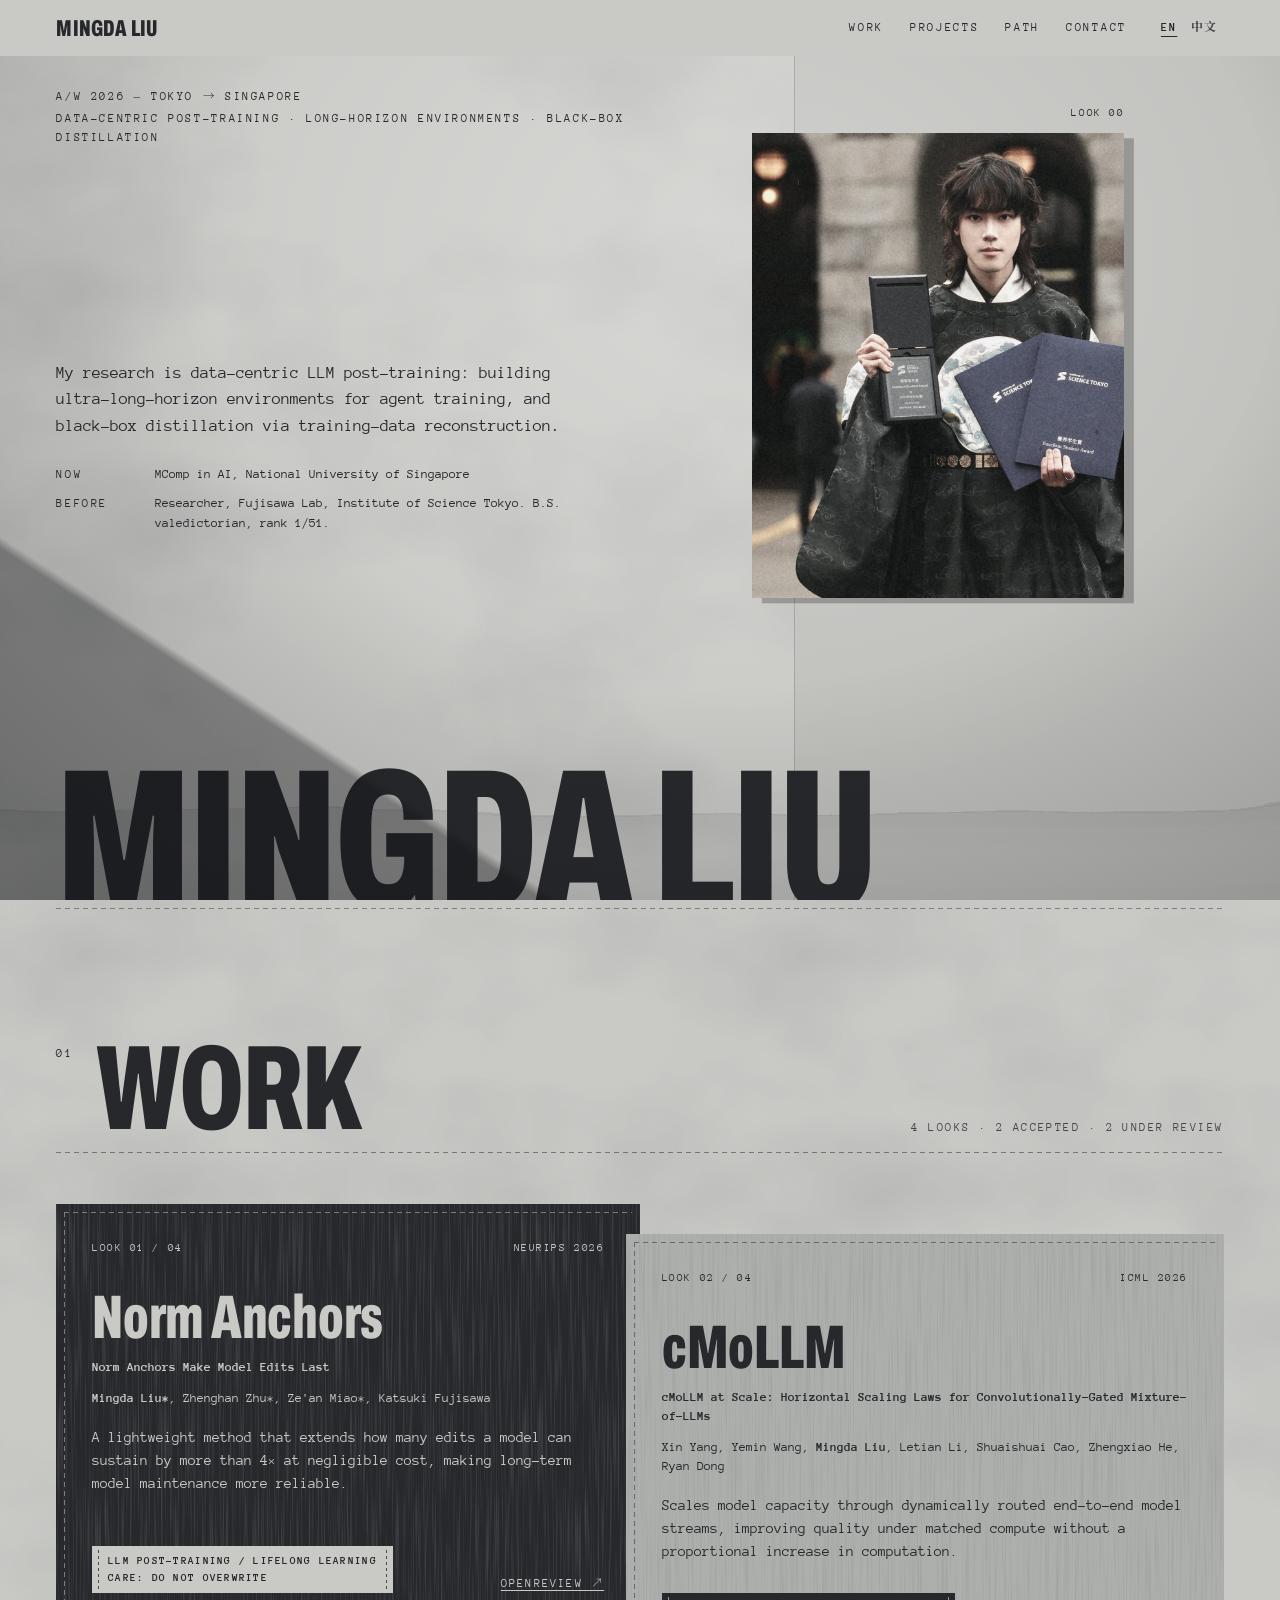
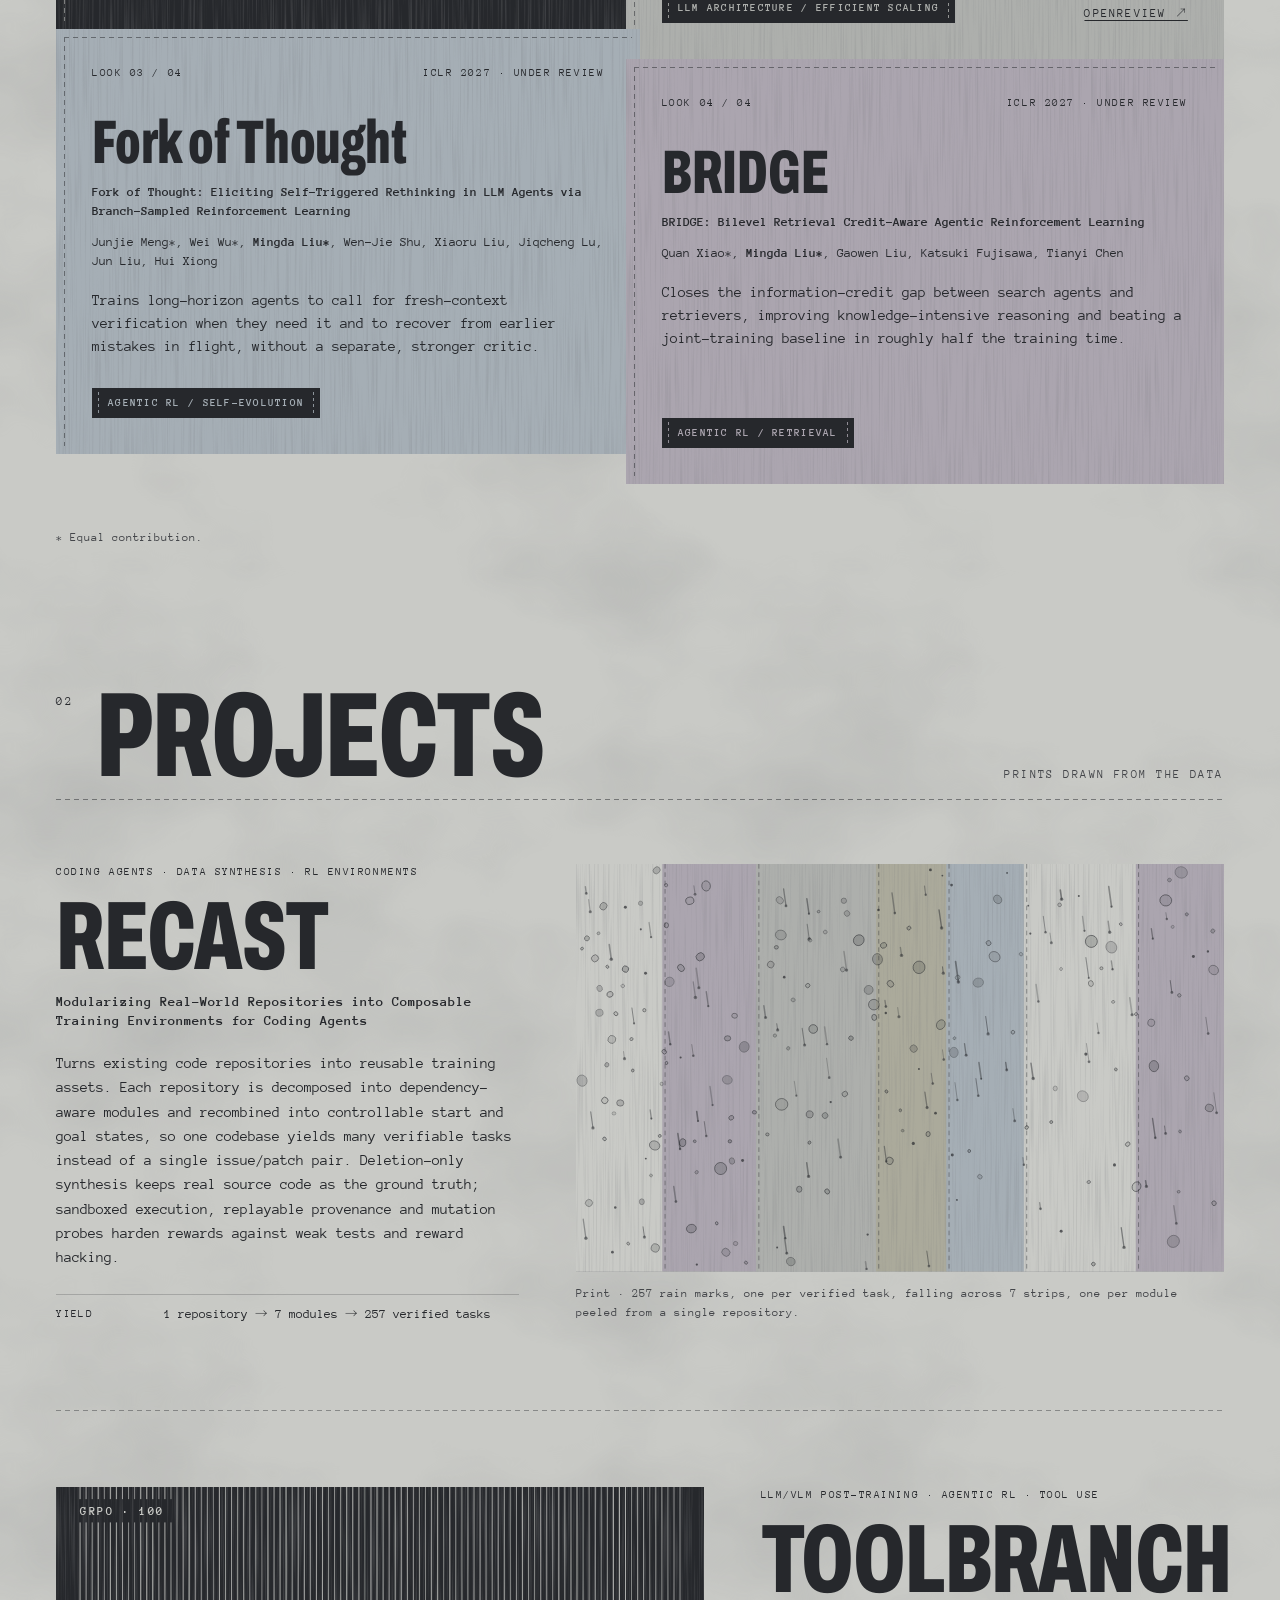
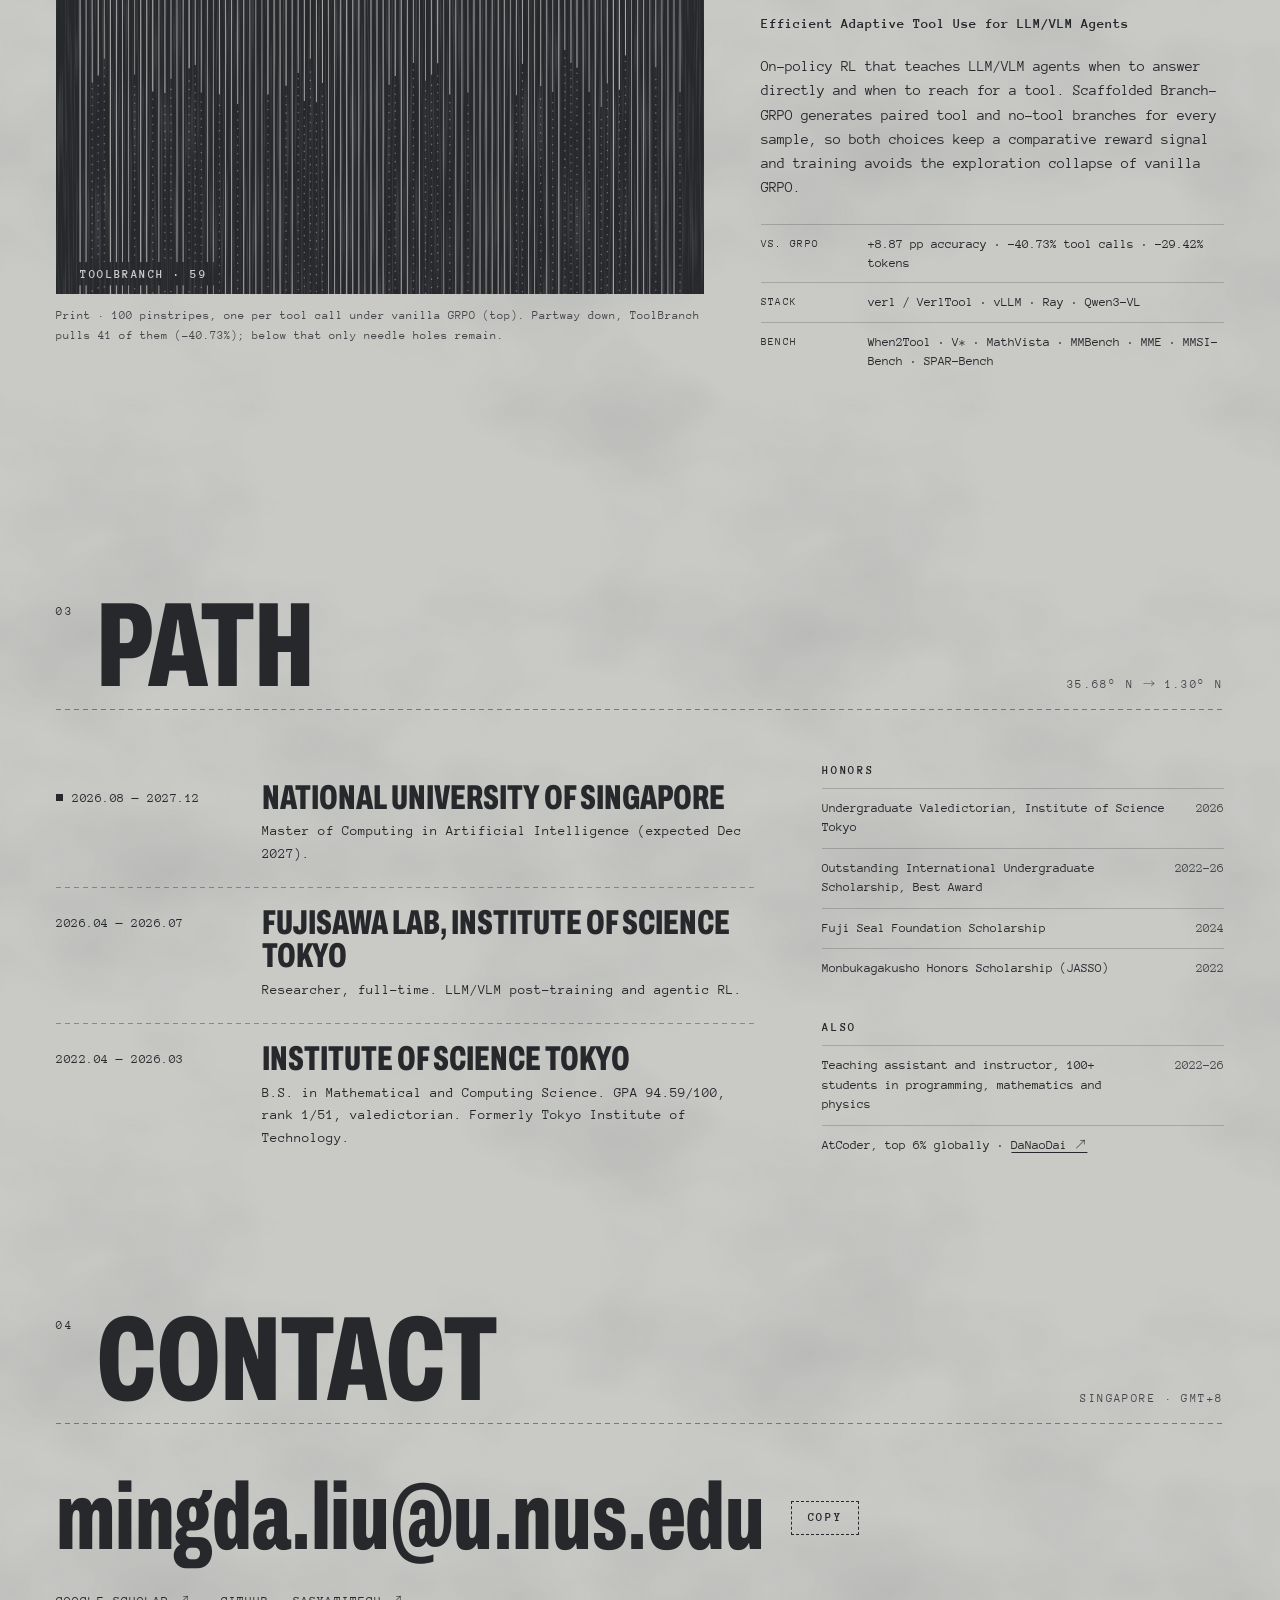
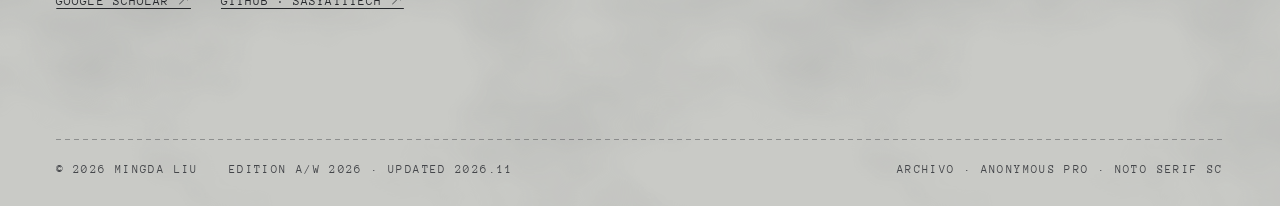
==== index.html @ f1d05d80 "Homepage, edition A/W 2026 Static GitHub Pages site: plaster-wall hero with one hard light and the p" ====
<!doctype html>
<html lang="en" data-lang="en">
<head>
<meta charset="utf-8">
<meta name="viewport" content="width=device-width, initial-scale=1, viewport-fit=cover">
<title>Mingda Liu</title>
<meta name="description" content="Mingda Liu works on data-centric post-training: ultra-long-horizon environment construction and black-box distillation. MComp in AI, National University of Singapore.">
<meta name="theme-color" content="#C9CAC6" media="(prefers-color-scheme: light)">
<meta name="theme-color" content="#24262A" media="(prefers-color-scheme: dark)">
<link rel="canonical" href="https://sasyatitech.github.io/">
<meta property="og:type" content="website">
<meta property="og:title" content="Mingda Liu">
<meta property="og:description" content="Data-centric post-training: ultra-long-horizon environments and black-box distillation.">
<meta property="og:url" content="https://sasyatitech.github.io/">
<meta property="og:image" content="https://sasyatitech.github.io/assets/img/portrait.jpg">
<link rel="icon" href="assets/favicon.svg" type="image/svg+xml">
<link rel="preconnect" href="https://fonts.googleapis.com">
<link rel="preconnect" href="https://fonts.gstatic.com" crossorigin>
<link rel="stylesheet" href="https://fonts.googleapis.com/css2?family=Anonymous+Pro:ital,wght@0,400;0,700;1,400&family=Archivo:wdth,wght@62..125,500..900&family=Noto+Serif+SC:wght@400;600&display=swap">
<link rel="stylesheet" href="assets/css/site.css">
<script>
  /* Pick the language before first paint: saved choice, else browser language. */
  (function () {
    var l = null;
    try { l = localStorage.getItem("ml-lang"); } catch (e) {}
    if (l !== "en" && l !== "zh") l = /^zh/i.test(navigator.language || "") ? "zh" : "en";
    document.documentElement.setAttribute("data-lang", l);
    document.documentElement.setAttribute("lang", l === "zh" ? "zh-CN" : "en");
  })();
</script>
<script src="assets/js/site.js" defer></script>
</head>
<body>
<a class="skip" href="#main"><span class="en">Skip to content</span><span class="zh">跳到正文</span></a>

<header class="bar" id="top">
  <a class="brand" href="./">Mingda Liu</a>
  <nav class="nav" aria-label="Sections">
    <a href="#work"><span class="en">Work</span><span class="zh">论文</span></a>
    <a href="#projects"><span class="en">Projects</span><span class="zh">项目</span></a>
    <a href="#path"><span class="en">Path</span><span class="zh">经历</span></a>
    <a href="#contact"><span class="en">Contact</span><span class="zh">联系</span></a>
  </nav>
  <div class="lang" role="group" aria-label="Language">
    <button type="button" data-set-lang="en" aria-pressed="true">EN</button>
    <button type="button" data-set-lang="zh" aria-pressed="false">中文</button>
  </div>
</header>

<main id="main">

  <!-- =====================================================
       LOOK 00 · Hero
       A plaster wall under one hard light. The light drifts
       slowly with the cursor (static on touch / reduced motion).
       Portrait: drop a 4:5 image at assets/img/portrait.jpg.
       ===================================================== -->
  <section class="hero" data-light data-lx="58" data-ly="24" data-edge="21" aria-labelledby="name">
    <!-- rising damp: a soft stain from the floor with an uneven tide line -->
    <svg class="damp" viewBox="0 0 1000 240" preserveAspectRatio="none" aria-hidden="true" focusable="false">
      <defs>
        <linearGradient id="damp-fill" x1="0" y1="0" x2="0" y2="1">
          <stop offset="0" stop-color="currentColor" stop-opacity=".075"/>
          <stop offset=".35" stop-color="currentColor" stop-opacity=".035"/>
          <stop offset="1" stop-color="currentColor" stop-opacity=".05"/>
        </linearGradient>
        <filter id="tide-a" x="-5%" y="-40%" width="110%" height="180%">
          <feTurbulence type="fractalNoise" baseFrequency="0.0035 0.018" numOctaves="3" seed="7"/>
          <feDisplacementMap in="SourceGraphic" scale="30" xChannelSelector="R" yChannelSelector="G"/>
        </filter>
        <filter id="tide-b" x="-5%" y="-40%" width="110%" height="180%">
          <feTurbulence type="fractalNoise" baseFrequency="0.005 0.025" numOctaves="2" seed="31"/>
          <feDisplacementMap in="SourceGraphic" scale="24" xChannelSelector="R" yChannelSelector="G"/>
        </filter>
      </defs>
      <g filter="url(#tide-b)">
        <path d="M-40 104 H1040" stroke="currentColor" stroke-width="1.2" fill="none" opacity=".07"/>
      </g>
      <g filter="url(#tide-a)">
        <rect x="-40" y="140" width="1080" height="140" fill="url(#damp-fill)"/>
        <path d="M-40 140 H1040" stroke="currentColor" stroke-width="1.6" fill="none" opacity=".1"/>
      </g>
    </svg>

    <div class="hero-meta">
      <p class="season">A/W 2026 <span class="dash">—</span> Tokyo <span aria-hidden="true">→</span> Singapore</p>
      <p class="field"><span class="en">Data-centric post-training · Long-horizon environments · Black-box distillation</span><span class="zh">数据视角的后训练 · 超长程环境 · 黑盒蒸馏</span></p>
    </div>

    <div class="hero-lede">
      <p class="en">My research is data-centric LLM post-training: building ultra-long-horizon environments for agent training, and black-box distillation via training-data reconstruction.</p>
      <p class="zh">我从数据的角度研究大模型后训练：构建可供智能体训练的超长程环境；通过重建训练数据实现黑盒蒸馏。</p>
      <dl class="status">
        <div>
          <dt><span class="en">Now</span><span class="zh">现在</span></dt>
          <dd><span class="en">MComp in AI, National University of Singapore</span><span class="zh">新加坡国立大学，人工智能方向计算机硕士</span></dd>
        </div>
        <div>
          <dt><span class="en">Before</span><span class="zh">此前</span></dt>
          <dd><span class="en">Researcher, Fujisawa Lab, Institute of Science Tokyo. B.S. valedictorian, rank 1/51.</span><span class="zh">东京科学大学 Fujisawa 实验室研究员；本科毕业生代表，专业排名 1/51。</span></dd>
        </div>
      </dl>
    </div>

    <figure class="portrait portrait--colour">
      <!-- assets/img/portrait.jpg is already finished (muted colour film look, made with
           tools/film_portrait.py), so "portrait--colour" switches off the CSS B&W filter.
           For an untouched photo, remove that class and the page will make it B&W. -->
      <img src="assets/img/portrait.jpg" alt="Portrait of Mingda Liu" onerror="this.remove()">
      <div class="portrait-empty" aria-hidden="true">
        <span class="crop tl"></span><span class="crop tr"></span><span class="crop bl"></span><span class="crop br"></span>
        <span class="slot">Portrait</span>
        <span class="slot-spec">4 : 5 · B&amp;W · one hard light</span>
      </div>
      <figcaption>Look 00</figcaption>
    </figure>

    <h1 class="hero-name" id="name"><span>Mingda</span> <span>Liu</span></h1>
  </section>


  <div class="wrap">

    <!-- =====================================================
         01 · Work
         One <article class="look"> per paper. Pick a cloth:
         cloth-black, cloth-stone, cloth-blue, cloth-violet, cloth-oxide.
         ===================================================== -->
    <section class="sec" id="work" aria-labelledby="work-h">
      <header class="sec-head">
        <span class="sec-no">01</span>
        <h2 id="work-h"><span class="en">Work</span><span class="zh">论文</span></h2>
        <p class="sec-note"><span class="en">4 looks · 2 accepted · 2 under review</span><span class="zh">4 篇 · 已接收 2 · 审稿中 2</span></p>
      </header>

      <div class="looks">

        <article class="look cloth-black" id="norm-anchors">
          <div class="look-top"><span>Look 01 / 04</span><span>NeurIPS 2026</span></div>
          <h3 class="look-name">Norm Anchors</h3>
          <p class="look-title">Norm Anchors Make Model Edits Last</p>
          <p class="look-authors"><b>Mingda Liu*</b>, Zhenghan Zhu*, Ze'an Miao*, Katsuki Fujisawa</p>
          <p class="look-sum en">A lightweight method that extends how many edits a model can sustain by more than 4× at negligible cost, making long-term model maintenance more reliable.</p>
          <p class="look-sum zh">稳定了 LLM 知识的反复更新，开销可忽略，将可用编辑范围延长 4 倍以上，使模型维护更可靠，无需完整重训。</p>
          <div class="look-foot">
            <span class="tag">
              <span><span class="en">LLM post-training / Lifelong learning</span><span class="zh">LLM 后训练 / 终身学习</span></span>
              <span><span class="en">Care: do not overwrite</span><span class="zh">洗涤说明：请勿覆盖</span></span>
            </span>
            <a class="look-link" href="https://openreview.net/forum?id=QbwOoMKB05" target="_blank" rel="noopener">OpenReview ↗</a>
          </div>
        </article>

        <article class="look cloth-stone" id="cmollm">
          <div class="look-top"><span>Look 02 / 04</span><span>ICML 2026</span></div>
          <h3 class="look-name">cMoLLM</h3>
          <p class="look-title">cMoLLM at Scale: Horizontal Scaling Laws for Convolutionally-Gated Mixture-of-LLMs</p>
          <p class="look-authors">Xin Yang, Yemin Wang, <b>Mingda Liu</b>, Letian Li, Shuaishuai Cao, Zhengxiao He, Ryan Dong</p>
          <p class="look-sum en">Scales model capacity through dynamically routed end-to-end model streams, improving quality under matched compute without a proportional increase in computation.</p>
          <p class="look-sum zh">提出流水线级的混合架构，在同等算力下提升 LLM 质量，旨在获得比单纯扩大稠密模型更优的容量–算力权衡。</p>
          <div class="look-foot">
            <span class="tag"><span><span class="en">LLM architecture / Efficient scaling</span><span class="zh">LLM 架构 / 高效扩展</span></span></span>
            <a class="look-link" href="https://openreview.net/forum?id=sfjLeIbTAi" target="_blank" rel="noopener">OpenReview ↗</a>
          </div>
        </article>

        <article class="look cloth-blue" id="fork-of-thought">
          <div class="look-top"><span>Look 03 / 04</span><span><span class="en">ICLR 2027 · under review</span><span class="zh">ICLR 2027 · 审稿中</span></span></div>
          <h3 class="look-name">Fork of Thought</h3>
          <p class="look-title">Fork of Thought: Eliciting Self-Triggered Rethinking in LLM Agents via Branch-Sampled Reinforcement Learning</p>
          <p class="look-authors">Junjie Meng*, Wei Wu*, <b>Mingda Liu*</b>, Wen-Jie Shu, Xiaoru Liu, Jiqcheng Lu, Jun Liu, Hui Xiong</p>
          <p class="look-sum en">Trains long-horizon agents to call for fresh-context verification when they need it and to recover from earlier mistakes in flight, without a separate, stronger critic.</p>
          <p class="look-sum zh">训练长程智能体选择性地调用全新上下文验证，并在执行过程中从早期错误中恢复，无需依赖独立的更强评审模型，即可实现更可靠的多步自动化。</p>
          <div class="look-foot">
            <span class="tag"><span><span class="en">Agentic RL / Self-evolution</span><span class="zh">Agentic RL / 自进化</span></span></span>
          </div>
        </article>

        <article class="look cloth-violet" id="bridge">
          <div class="look-top"><span>Look 04 / 04</span><span><span class="en">ICLR 2027 · under review</span><span class="zh">ICLR 2027 · 审稿中</span></span></div>
          <h3 class="look-name">BRIDGE</h3>
          <p class="look-title">BRIDGE: Bilevel Retrieval Credit-Aware Agentic Reinforcement Learning</p>
          <p class="look-authors">Quan Xiao*, <b>Mingda Liu*</b>, Gaowen Liu, Katsuki Fujisawa, Tianyi Chen</p>
          <p class="look-sum en">Closes the information-credit gap between search agents and retrievers, improving knowledge-intensive reasoning and beating a joint-training baseline in roughly half the training time.</p>
          <p class="look-sum zh">弥合了搜索智能体与检索器之间的信息–信用鸿沟，提升知识密集型推理能力，并以约一半的训练时间超越联合训练基线。</p>
          <div class="look-foot">
            <span class="tag"><span><span class="en">Agentic RL / Retrieval</span><span class="zh">Agentic RL / 检索</span></span></span>
          </div>
        </article>

      </div>
      <p class="footnote"><span class="en">* Equal contribution.</span><span class="zh">* 共同贡献。</span></p>
    </section>


    <!-- =====================================================
         02 · Projects
         Each project carries a "print" drawn from its own numbers:
           data-print="rain"    data-count, data-strips, data-seed
           data-print="threads" data-total, data-pulled, data-seed
         ===================================================== -->
    <section class="sec" id="projects" aria-labelledby="projects-h">
      <header class="sec-head">
        <span class="sec-no">02</span>
        <h2 id="projects-h"><span class="en">Projects</span><span class="zh">项目</span></h2>
        <p class="sec-note"><span class="en">Prints drawn from the data</span><span class="zh">印花由数据生成</span></p>
      </header>

      <article class="proj" id="recast">
        <div class="proj-text">
          <p class="kicker"><span class="en">Coding agents · Data synthesis · RL environments</span><span class="zh">代码智能体 · 数据合成 · RL 环境</span></p>
          <h3 class="proj-name">RECAST</h3>
          <p class="proj-sub">Modularizing Real-World Repositories into Composable Training Environments for Coding Agents</p>
          <p class="en">Turns existing code repositories into reusable training assets. Each repository is decomposed into dependency-aware modules and recombined into controllable start and goal states, so one codebase yields many verifiable tasks instead of a single issue/patch pair. Deletion-only synthesis keeps real source code as the ground truth; sandboxed execution, replayable provenance and mutation probes harden rewards against weak tests and reward hacking.</p>
          <p class="zh">把现有代码仓库变成可复用的训练资产。仓库被递归分解为具备依赖关系感知的功能模块，再重组为可控的起点与目标状态，于是一个代码库能生成大量可验证任务，而不只是一组 issue/patch。仅删除式合成保留真实源代码作为标准答案；沙箱执行、可重放溯源和变异探针让 RL 奖励更能抵抗弱测试与奖励投机。</p>
          <dl class="spec">
            <div><dt><span class="en">Yield</span><span class="zh">产出</span></dt><dd><span class="en">1 repository → 7 modules → 257 verified tasks</span><span class="zh">1 个仓库 → 7 个模块 → 257 个已验证任务</span></dd></div>
          </dl>
        </div>
        <figure class="print-fig">
          <div class="print" data-print="rain" data-count="257" data-strips="7" data-seed="257" role="img"
               aria-label="Seven fabric strips stitched together, marked with 257 rain stains."></div>
          <figcaption><span class="en">Print · 257 rain marks, one per verified task, falling across 7 strips, one per module peeled from a single repository.</span><span class="zh">印花 · 257 个雨痕，每个对应一个已验证任务；落在 7 条拼接布上，每条对应从同一仓库剥离出的一个模块。</span></figcaption>
        </figure>
      </article>

      <article class="proj proj--flip" id="toolbranch">
        <div class="proj-text">
          <p class="kicker"><span class="en">LLM/VLM post-training · Agentic RL · Tool use</span><span class="zh">LLM/VLM 后训练 · Agentic RL · 工具使用</span></p>
          <h3 class="proj-name">ToolBranch</h3>
          <p class="proj-sub">Efficient Adaptive Tool Use for LLM/VLM Agents</p>
          <p class="en">On-policy RL that teaches LLM/VLM agents when to answer directly and when to reach for a tool. Scaffolded Branch-GRPO generates paired tool and no-tool branches for every sample, so both choices keep a comparative reward signal and training avoids the exploration collapse of vanilla GRPO.</p>
          <p class="zh">一种 on-policy 强化学习方法，让 LLM/VLM 智能体学会何时直接作答、何时调用工具。Scaffolded Branch-GRPO 为每个样本生成成对的“调用工具”与“不调用工具”分支，两种选择都保有可比较的奖励信号，避免原始 GRPO 的探索坍塌。</p>
          <dl class="spec">
            <div><dt><span class="en">vs. GRPO</span><span class="zh">对比 GRPO</span></dt><dd><span class="en">+8.87 pp accuracy · −40.73% tool calls · −29.42% tokens</span><span class="zh">准确率 +8.87 pp · 工具调用 −40.73% · token −29.42%</span></dd></div>
            <div><dt><span class="en">Stack</span><span class="zh">技术栈</span></dt><dd>verl / VerlTool · vLLM · Ray · Qwen3-VL</dd></div>
            <div><dt><span class="en">Bench</span><span class="zh">评测</span></dt><dd>When2Tool · V* · MathVista · MMBench · MME · MMSI-Bench · SPAR-Bench</dd></div>
          </dl>
        </div>
        <figure class="print-fig">
          <div class="print print--pinstripe" data-print="threads" data-total="100" data-pulled="41" data-seed="4073"
               data-labels="GRPO · 100|ToolBranch · 59" role="img"
               aria-label="Pinstripe cloth with 100 threads at the top; lower down, 41 threads have been pulled out and only needle holes remain."></div>
          <figcaption><span class="en">Print · 100 pinstripes, one per tool call under vanilla GRPO (top). Partway down, ToolBranch pulls 41 of them (−40.73%); below that only needle holes remain.</span><span class="zh">印花 · 上半部分 100 条细条纹，每条对应原始 GRPO 的一次工具调用。往下，ToolBranch 抽掉了其中 41 条（−40.73%），只留下针孔。</span></figcaption>
        </figure>
      </article>
    </section>


    <!-- =====================================================
         03 · Path
         ===================================================== -->
    <section class="sec" id="path" aria-labelledby="path-h">
      <header class="sec-head">
        <span class="sec-no">03</span>
        <h2 id="path-h"><span class="en">Path</span><span class="zh">经历</span></h2>
        <p class="sec-note">35.68° N <span aria-hidden="true">→</span> 1.30° N</p>
      </header>

      <div class="path">
        <ol class="ledger">
          <li class="now">
            <span class="when">2026.08 — 2027.12</span>
            <span class="where"><span class="en">National University of Singapore</span><span class="zh">新加坡国立大学</span></span>
            <span class="what"><span class="en">Master of Computing in Artificial Intelligence (expected Dec 2027).</span><span class="zh">人工智能方向计算机硕士（预计 2027 年 12 月毕业）。</span></span>
          </li>
          <li>
            <span class="when">2026.04 — 2026.07</span>
            <span class="where"><span class="en">Fujisawa Lab, Institute of Science Tokyo</span><span class="zh">东京科学大学 Fujisawa 实验室</span></span>
            <span class="what"><span class="en">Researcher, full-time. LLM/VLM post-training and agentic RL.</span><span class="zh">全职研究员。LLM/VLM 后训练与 Agentic RL。</span></span>
          </li>
          <li>
            <span class="when">2022.04 — 2026.03</span>
            <span class="where"><span class="en">Institute of Science Tokyo</span><span class="zh">东京科学大学</span></span>
            <span class="what"><span class="en">B.S. in Mathematical and Computing Science. GPA 94.59/100, rank 1/51, valedictorian. Formerly Tokyo Institute of Technology.</span><span class="zh">数理与计算科学，理学学士。GPA 94.59/100，专业排名 1/51，毕业生代表。原东京工业大学。</span></span>
          </li>
        </ol>

        <aside class="notes" aria-label="Honors and other">
          <h3 class="notes-h"><span class="en">Honors</span><span class="zh">荣誉</span></h3>
          <ul>
            <li><span><span class="en">Undergraduate Valedictorian, Institute of Science Tokyo</span><span class="zh">东京科学大学本科毕业生代表</span></span><span class="y">2026</span></li>
            <li><span><span class="en">Outstanding International Undergraduate Scholarship, Best Award</span><span class="zh">优秀国际本科生奖学金（最高奖）</span></span><span class="y">2022–26</span></li>
            <li><span><span class="en">Fuji Seal Foundation Scholarship</span><span class="zh">Fuji Seal 财团奖学金</span></span><span class="y">2024</span></li>
            <li><span><span class="en">Monbukagakusho Honors Scholarship (JASSO)</span><span class="zh">文部科学省私费留学生学习奖励费（JASSO）</span></span><span class="y">2022</span></li>
          </ul>
          <h3 class="notes-h"><span class="en">Also</span><span class="zh">其他</span></h3>
          <ul>
            <li><span><span class="en">Teaching assistant and instructor, 100+ students in programming, mathematics and physics</span><span class="zh">助教 / 讲师，编程、数学、物理课程，学生 100+ 人</span></span><span class="y">2022–26</span></li>
            <li><span><span class="en">AtCoder, top 6% globally</span><span class="zh">AtCoder 全球前 6%</span> · <a href="https://atcoder.jp/users/DaNaoDai" target="_blank" rel="noopener">DaNaoDai ↗</a></span><span class="y"></span></li>
          </ul>
        </aside>
      </div>
    </section>


    <!-- =====================================================
         04 · Contact
         ===================================================== -->
    <section class="sec contact" id="contact" aria-labelledby="contact-h">
      <header class="sec-head">
        <span class="sec-no">04</span>
        <h2 id="contact-h"><span class="en">Contact</span><span class="zh">联系</span></h2>
        <p class="sec-note"><span class="en">Singapore · GMT+8</span><span class="zh">新加坡 · GMT+8</span></p>
      </header>
      <p class="mail-row">
        <a class="mail" href="mailto:mingda.liu@u.nus.edu">mingda.liu@u.nus.edu</a>
        <button type="button" class="copy" data-copy="mingda.liu@u.nus.edu"><span class="en">Copy</span><span class="zh">复制</span></button>
      </p>
      <ul class="elsewhere">
        <li><a href="https://scholar.google.com/citations?user=IGo6kvwAAAAJ&amp;hl=en" target="_blank" rel="noopener">Google Scholar ↗</a></li>
        <li><a href="https://github.com/SasyaTitech" target="_blank" rel="noopener">GitHub · SasyaTitech ↗</a></li>
        <!-- <li><a href="assets/cv/Mingda_Liu_CV.pdf">CV (PDF)</a></li> -->
      </ul>
    </section>

  </div>
</main>

<footer class="foot">
  <span>© 2026 Mingda Liu</span>
  <span><span class="en">Edition A/W 2026 · updated 2026.11</span><span class="zh">A/W 2026 版 · 更新于 2026.11</span></span>
  <span class="colophon">Archivo · Anonymous Pro · Noto Serif SC</span>
</footer>
</body>
</html>
---- assets/css/site.css ----
/* =============================================================
   site.css · Mingda Liu · Edition A/W 2026
   -------------------------------------------------------------
   Material, not decoration: a lime-plaster wall (or washed black
   in dark mode), faded-black ink, cloth panels in muted tones
   taken from faded wallpaper, oxidised metal and wet stone.

   1  Tokens            6  Work: looks + care labels
   2  Base              7  Projects: prints
   3  Bar               8  Path
   4  Sections          9  Contact + footer
   5  Hero (Look 00)   10  Small screens
   ============================================================= */


/* ---------- 1. Tokens ---------------------------------------- */

:root {
  color-scheme: light;

  /* wall */
  --wall:        #C9CAC6;   /* dirty-white lime plaster */
  --wall-plane:  #BFC0BC;   /* second plane of the wall, turned from the light */
  --plate:       #B4B5B1;   /* empty photo slot */
  --lit:         rgb(255 255 255 / .26);
  --shade:       17 18 21;  /* rgb triplet for shadows */
  --stain:       #26282C;

  /* ink */
  --ink:   #26282C;         /* softened black, never #000 */
  --ink-2: #44464A;
  --rule:  rgb(38 40 44 / .22);

  /* cloth */
  --cloth-black:  #26282C;
  --on-black:     #C9CAC6;
  --cloth-stone:  #ADAFAC;
  --cloth-blue:   #A5AEB5;  /* grey-blue, washed */
  --cloth-violet: #ABA5AF;  /* dusty violet, washed */
  --cloth-oxide:  #ABAA9B;  /* oxidised copper, washed */

  /* textures: wall = cloudy trowel marks; cloth = vertical dye streaks */
  --tex-wall: url("data:image/svg+xml,%3Csvg xmlns='http://www.w3.org/2000/svg' width='720' height='720'%3E%3Cfilter id='m' x='0' y='0' width='100%25' height='100%25'%3E%3CfeTurbulence type='fractalNoise' baseFrequency='.0045 .006' numOctaves='4' seed='23' stitchTiles='stitch'/%3E%3CfeColorMatrix values='0 0 0 0 .15 0 0 0 0 .157 0 0 0 0 .173 .4 0 0 0 -.175'/%3E%3C/filter%3E%3Crect width='100%25' height='100%25' filter='url(%23m)'/%3E%3C/svg%3E");
  --tex-cloth: url("data:image/svg+xml,%3Csvg xmlns='http://www.w3.org/2000/svg' width='480' height='480'%3E%3Cfilter id='c' x='0' y='0' width='100%25' height='100%25'%3E%3CfeTurbulence type='fractalNoise' baseFrequency='.55 .011' numOctaves='2' seed='5' stitchTiles='stitch'/%3E%3CfeColorMatrix values='0 0 0 0 .15 0 0 0 0 .157 0 0 0 0 .173 .44 0 0 0 -.2'/%3E%3C/filter%3E%3Crect width='100%25' height='100%25' filter='url(%23c)'/%3E%3C/svg%3E");
  --tex-cloth-alt: url("data:image/svg+xml,%3Csvg xmlns='http://www.w3.org/2000/svg' width='480' height='480'%3E%3Cfilter id='c' x='0' y='0' width='100%25' height='100%25'%3E%3CfeTurbulence type='fractalNoise' baseFrequency='.55 .011' numOctaves='2' seed='5' stitchTiles='stitch'/%3E%3CfeColorMatrix values='0 0 0 0 .79 0 0 0 0 .79 0 0 0 0 .78 .34 0 0 0 -.155'/%3E%3C/filter%3E%3Crect width='100%25' height='100%25' filter='url(%23c)'/%3E%3C/svg%3E");

  /* stitches: 5px thread, 4px gap, drawn in currentColor */
  --stitch-x: repeating-linear-gradient(90deg, currentColor 0 5px, transparent 5px 9px);
  --stitch-y: repeating-linear-gradient(180deg, currentColor 0 5px, transparent 5px 9px);

  /* type */
  --f-display: "Archivo", "Arial Narrow", "Helvetica Neue", sans-serif;
  --f-mono: "Anonymous Pro", "Noto Serif SC", ui-monospace, Menlo, Consolas, monospace;
  --f-zh: "Noto Serif SC", "Songti SC", "STSong", "SimSun", serif;

  /* layout */
  --pad-x: max(clamp(16px, 4.4vw, 64px), env(safe-area-inset-left, 0px));
  --bar-h: 56px;
  --max: 1360px;
}

@media (prefers-color-scheme: dark) {
  :root:not([data-theme="light"]) {
    color-scheme: dark;
    --wall: #24262A; --wall-plane: #202225; --plate: #2F3135;
    --lit: rgb(255 255 255 / .07); --shade: 6 7 9; --stain: #000;
    --ink: #CBCCC8; --ink-2: #A3A5A3; --rule: rgb(203 204 200 / .18);
    --cloth-black: #C9CAC6; --on-black: #26282C;
    --cloth-stone: #333539; --cloth-blue: #323A41; --cloth-violet: #38343D; --cloth-oxide: #36362E;
    --tex-wall: url("data:image/svg+xml,%3Csvg xmlns='http://www.w3.org/2000/svg' width='720' height='720'%3E%3Cfilter id='m' x='0' y='0' width='100%25' height='100%25'%3E%3CfeTurbulence type='fractalNoise' baseFrequency='.0045 .006' numOctaves='4' seed='23' stitchTiles='stitch'/%3E%3CfeColorMatrix values='0 0 0 0 .79 0 0 0 0 .79 0 0 0 0 .78 .17 0 0 0 -.075'/%3E%3C/filter%3E%3Crect width='100%25' height='100%25' filter='url(%23m)'/%3E%3C/svg%3E");
    --tex-cloth: url("data:image/svg+xml,%3Csvg xmlns='http://www.w3.org/2000/svg' width='480' height='480'%3E%3Cfilter id='c' x='0' y='0' width='100%25' height='100%25'%3E%3CfeTurbulence type='fractalNoise' baseFrequency='.55 .011' numOctaves='2' seed='5' stitchTiles='stitch'/%3E%3CfeColorMatrix values='0 0 0 0 .79 0 0 0 0 .79 0 0 0 0 .78 .3 0 0 0 -.135'/%3E%3C/filter%3E%3Crect width='100%25' height='100%25' filter='url(%23c)'/%3E%3C/svg%3E");
    --tex-cloth-alt: url("data:image/svg+xml,%3Csvg xmlns='http://www.w3.org/2000/svg' width='480' height='480'%3E%3Cfilter id='c' x='0' y='0' width='100%25' height='100%25'%3E%3CfeTurbulence type='fractalNoise' baseFrequency='.55 .011' numOctaves='2' seed='5' stitchTiles='stitch'/%3E%3CfeColorMatrix values='0 0 0 0 .15 0 0 0 0 .157 0 0 0 0 .173 .44 0 0 0 -.2'/%3E%3C/filter%3E%3Crect width='100%25' height='100%25' filter='url(%23c)'/%3E%3C/svg%3E");
  }
}
:root[data-theme="dark"] {
  color-scheme: dark;
  --wall: #24262A; --wall-plane: #202225; --plate: #2F3135;
  --lit: rgb(255 255 255 / .07); --shade: 6 7 9; --stain: #000;
  --ink: #CBCCC8; --ink-2: #A3A5A3; --rule: rgb(203 204 200 / .18);
  --cloth-black: #C9CAC6; --on-black: #26282C;
  --cloth-stone: #333539; --cloth-blue: #323A41; --cloth-violet: #38343D; --cloth-oxide: #36362E;
  --tex-wall: url("data:image/svg+xml,%3Csvg xmlns='http://www.w3.org/2000/svg' width='720' height='720'%3E%3Cfilter id='m' x='0' y='0' width='100%25' height='100%25'%3E%3CfeTurbulence type='fractalNoise' baseFrequency='.0045 .006' numOctaves='4' seed='23' stitchTiles='stitch'/%3E%3CfeColorMatrix values='0 0 0 0 .79 0 0 0 0 .79 0 0 0 0 .78 .17 0 0 0 -.075'/%3E%3C/filter%3E%3Crect width='100%25' height='100%25' filter='url(%23m)'/%3E%3C/svg%3E");
  --tex-cloth: url("data:image/svg+xml,%3Csvg xmlns='http://www.w3.org/2000/svg' width='480' height='480'%3E%3Cfilter id='c' x='0' y='0' width='100%25' height='100%25'%3E%3CfeTurbulence type='fractalNoise' baseFrequency='.55 .011' numOctaves='2' seed='5' stitchTiles='stitch'/%3E%3CfeColorMatrix values='0 0 0 0 .79 0 0 0 0 .79 0 0 0 0 .78 .3 0 0 0 -.135'/%3E%3C/filter%3E%3Crect width='100%25' height='100%25' filter='url(%23c)'/%3E%3C/svg%3E");
  --tex-cloth-alt: url("data:image/svg+xml,%3Csvg xmlns='http://www.w3.org/2000/svg' width='480' height='480'%3E%3Cfilter id='c' x='0' y='0' width='100%25' height='100%25'%3E%3CfeTurbulence type='fractalNoise' baseFrequency='.55 .011' numOctaves='2' seed='5' stitchTiles='stitch'/%3E%3CfeColorMatrix values='0 0 0 0 .15 0 0 0 0 .157 0 0 0 0 .173 .44 0 0 0 -.2'/%3E%3C/filter%3E%3Crect width='100%25' height='100%25' filter='url(%23c)'/%3E%3C/svg%3E");
}


/* ---------- 2. Base ------------------------------------------ */

*, *::before, *::after { box-sizing: border-box; }

html {
  -webkit-text-size-adjust: 100%;
  text-size-adjust: 100%;
  scroll-behavior: smooth;
  scroll-padding-top: var(--bar-h);
}
@media (prefers-reduced-motion: reduce) { html { scroll-behavior: auto; } }

body {
  margin: 0;
  background: var(--tex-wall), var(--wall);
  color: var(--ink);
  font: 400 16px/1.6 var(--f-mono);
  -webkit-font-smoothing: antialiased;
  -moz-osx-font-smoothing: grayscale;
  overflow-x: hidden;
}

/* language switch: <span class="en"> / <span class="zh"> */
html[data-lang="en"] .zh,
html[data-lang="zh"] .en { display: none !important; }

p.zh { font-family: var(--f-zh); line-height: 1.95; letter-spacing: .02em; }

img, svg { display: block; max-width: 100%; }
a { color: inherit; text-decoration-thickness: 1px; text-underline-offset: .24em; }
a:hover { text-decoration-thickness: 2px; }
b, strong { font-weight: 700; }
::selection { background: var(--ink); color: var(--wall); }
:focus-visible { outline: 2px solid currentColor; outline-offset: 3px; }

.skip {
  position: absolute; left: 12px; top: -80px; z-index: 100;
  padding: 10px 14px; background: var(--ink); color: var(--wall);
  font-size: 13px; text-decoration: none;
}
.skip:focus { top: 12px; }

.wrap {
  position: relative;
  max-width: var(--max);
  margin: 0 auto;
  padding: 0 var(--pad-x);
}


/* ---------- 3. Bar ------------------------------------------- */

.bar {
  position: sticky; top: 0; z-index: 50;
  display: flex; align-items: center; gap: 28px;
  height: var(--bar-h);
  padding: 0 var(--pad-x);
  background: var(--wall);
}
.bar::after {
  content: ""; position: absolute; left: var(--pad-x); right: var(--pad-x); bottom: 0; height: 1px;
  background: var(--stitch-x); opacity: 0; transition: opacity .3s;
}
.bar.scrolled::after { opacity: .5; }

.brand {
  font: 800 23px/1 var(--f-display); font-stretch: 62%;
  text-transform: uppercase; letter-spacing: .01em; text-decoration: none;
}
.nav { display: flex; gap: 26px; margin-left: auto; }
.nav a {
  font-size: 12px; letter-spacing: .14em; text-transform: uppercase;
  text-decoration: none; padding: 6px 0;
}
.nav a:hover { text-decoration: underline; }

.lang { display: flex; gap: 2px; }
.lang button {
  appearance: none; border: 0; background: none; cursor: pointer;
  padding: 8px 6px; color: var(--ink-2);
  font: 700 12px/1 var(--f-mono); letter-spacing: .1em;
}
.lang button[aria-pressed="true"] { color: var(--ink); text-decoration: underline; text-underline-offset: .4em; }


/* ---------- 4. Sections -------------------------------------- */

.sec { padding-top: clamp(80px, 11vw, 150px); }

.sec-head {
  position: relative;
  display: grid; grid-template-columns: auto 1fr auto; align-items: end;
  gap: 12px 22px;
  padding-bottom: 16px;
  margin-bottom: clamp(28px, 4vw, 52px);
}
.sec-head::after {
  content: ""; position: absolute; left: 0; right: 0; bottom: 0; height: 1px;
  background: var(--stitch-x); opacity: .5;
}
.sec-no { align-self: start; padding-top: .3em; font-size: 12px; letter-spacing: .14em; }
.sec-head h2 {
  margin: 0;
  font: 800 clamp(56px, 9.4vw, 132px)/.8 var(--f-display); font-stretch: 62%;
  text-transform: uppercase; letter-spacing: -.008em;
}
.sec-head h2 .zh { font-family: var(--f-zh); font-weight: 600; font-size: .6em; letter-spacing: .14em; }
.sec-note {
  margin: 0; text-align: right; color: var(--ink-2);
  font-size: 12px; letter-spacing: .12em; text-transform: uppercase;
}

.footnote { margin: 44px 0 0; font-size: 12px; color: var(--ink-2); }


/* ---------- 5. Hero (Look 00) -------------------------------- */
/* One hard light on a plaster wall. --lx/--ly move the light,
   --sx/--sy are the portrait's cast shadow (set by site.js).   */

.hero {
  --lx: 58%; --ly: 24%;   /* where the light lands */
  --edge: 21%;            /* hard shadow edge cast by something off-frame */
  --sx: 14px; --sy: 12px;
  --corner: 62%;
  position: relative; isolation: isolate; overflow: hidden;
  display: grid;
  grid-template-columns: repeat(12, minmax(0, 1fr));
  grid-template-rows: auto 1fr auto;
  column-gap: clamp(12px, 2vw, 28px);
  min-height: clamp(580px, calc(100svh - var(--bar-h)), 1000px);
  padding: clamp(18px, 2.6vw, 32px) var(--pad-x) 0;
  background:
    radial-gradient(ellipse 72% 88% at var(--lx) var(--ly), var(--lit), transparent 74%),
    linear-gradient(90deg, transparent 0 var(--corner), var(--wall-plane) var(--corner) 100%),
    var(--tex-wall),
    var(--wall);
}
/* the crease where two planes of the wall meet */
.hero::before {
  content: ""; position: absolute; top: 0; bottom: 0; left: var(--corner); width: 1px;
  background: rgb(var(--shade) / .16); z-index: 0;
}
/* shade: one hard diagonal edge in the lower left, plus falloff away from the light */
.hero::after {
  content: ""; position: absolute; inset: 0; z-index: 3; pointer-events: none;
  background:
    linear-gradient(33deg, rgb(var(--shade) / .36) 0 var(--edge), rgb(var(--shade) / 0) calc(var(--edge) + .7%)),
    radial-gradient(ellipse 80% 96% at var(--lx) var(--ly), transparent 52%, rgb(var(--shade) / .22) 100%);
}

.damp {
  position: absolute; left: 0; bottom: 0; z-index: 0;
  width: 100%; height: 26%;
  color: var(--stain); pointer-events: none;
}

.hero-meta {
  grid-column: 1 / 8; grid-row: 1; z-index: 4; position: relative;
  display: flex; flex-wrap: wrap; gap: 4px 30px;
}
.hero-meta p { margin: 0; font-size: 11.5px; letter-spacing: .14em; text-transform: uppercase; }
.hero-meta .dash { opacity: .6; }

.hero-lede {
  grid-column: 1 / 7; grid-row: 2; z-index: 4; position: relative;
  align-self: center; max-width: 34rem;
  padding: 28px 0;
}
.hero-lede p { margin: 0 0 26px; font-size: clamp(16px, 1.32vw, 19px); line-height: 1.55; }
.hero-lede p.zh { line-height: 1.95; }

.status { margin: 0; display: grid; gap: 10px; font-size: 13px; line-height: 1.5; }
.status div { display: grid; grid-template-columns: 6.5em minmax(0, 1fr); gap: 14px; }
.status dt { padding-top: .1em; font-size: 11.5px; letter-spacing: .14em; text-transform: uppercase; }
.status dd { margin: 0; }

/* portrait slot */
.portrait {
  grid-column: 8 / 12; grid-row: 1 / 3; align-self: start;
  position: relative; z-index: 1;
  margin: clamp(30px, 5vh, 56px) 0 0;
  aspect-ratio: 4 / 5;
  background: var(--plate);
  box-shadow: var(--sx) var(--sy) 0 rgb(var(--shade) / .26);
}
.portrait img {
  position: absolute; inset: 0; z-index: 1;
  width: 100%; height: 100%; object-fit: cover;
  filter: grayscale(1) contrast(1.06);
}
.portrait--colour img { filter: none; }
.portrait-empty {
  position: absolute; inset: 0;
  background: linear-gradient(118deg, rgb(255 255 255 / .14), transparent 48%), var(--tex-wall);
  color: var(--ink-2);
}
.crop { position: absolute; width: 14px; height: 14px; border: 0 solid currentColor; opacity: .75; }
.crop.tl { top: 12px; left: 12px; border-width: 1px 0 0 1px; }
.crop.tr { top: 12px; right: 12px; border-width: 1px 1px 0 0; }
.crop.bl { bottom: 12px; left: 12px; border-width: 0 0 1px 1px; }
.crop.br { bottom: 12px; right: 12px; border-width: 0 1px 1px 0; }
.slot {
  position: absolute; left: 22px; bottom: 44px;
  font: 800 clamp(30px, 3.4vw, 52px)/.85 var(--f-display); font-stretch: 62%;
  text-transform: uppercase; opacity: .5;
}
.slot-spec {
  position: absolute; left: 22px; bottom: 24px;
  font-size: 11px; letter-spacing: .14em; text-transform: uppercase;
}
.portrait figcaption {
  position: absolute; right: 0; bottom: calc(100% + 10px);
  font-size: 11px; letter-spacing: .14em; text-transform: uppercase;
}

.hero-name {
  grid-column: 1 / -1; grid-row: 3; z-index: 2; position: relative;
  margin: clamp(10px, 2vh, 24px) 0 -.1em;
  font: 800 clamp(84px, 15.6vw, 300px)/.78 var(--f-display); font-stretch: 62%;
  text-transform: uppercase; letter-spacing: -.012em;
  white-space: nowrap;
}

/* seam between the photograph and the rest of the page */
.hero + .wrap::before {
  content: ""; position: absolute; top: 8px; left: var(--pad-x); right: var(--pad-x); height: 1px;
  background: var(--stitch-x); opacity: .45;
}


/* ---------- 6. Work: looks + care labels --------------------- */
/* Cloth: .cloth-black / -stone / -blue / -violet / -oxide.      */

.looks {
  display: grid; grid-template-columns: repeat(2, minmax(0, 1fr));
  padding-bottom: 30px;
}
.look {
  --c: var(--cloth-stone); --ci: var(--ink); --tex: var(--tex-cloth);
  position: relative;
  display: flex; flex-direction: column; gap: 12px;
  min-height: 400px;
  padding: clamp(24px, 2.8vw, 40px);
  background: var(--tex), var(--c);
  color: var(--ci);
}
.look:nth-child(even) { margin: 30px 0 -30px -14px; }
/* top-stitching along the joined edges */
.look::after {
  content: ""; position: absolute; inset: 8px; pointer-events: none; opacity: .5;
  background:
    var(--stitch-x) top left / 100% 1px no-repeat,
    var(--stitch-y) top left / 1px 100% no-repeat;
}

.cloth-black  { --c: var(--cloth-black); --ci: var(--on-black); --tex: var(--tex-cloth-alt); }
.cloth-stone  { --c: var(--cloth-stone); }
.cloth-blue   { --c: var(--cloth-blue); }
.cloth-violet { --c: var(--cloth-violet); }
.cloth-oxide  { --c: var(--cloth-oxide); }

.look-top {
  display: flex; justify-content: space-between; gap: 12px;
  font-size: 11px; letter-spacing: .14em; text-transform: uppercase;
}
.look-name {
  margin: 22px 0 2px;
  font: 800 clamp(42px, 4.8vw, 72px)/.86 var(--f-display); font-stretch: 62%;
  letter-spacing: -.004em;
}
.look-title { margin: 0; font-size: 13px; line-height: 1.45; font-weight: 700; }
.look-authors { margin: 0; font-size: 12.5px; line-height: 1.5; }
.look-sum { margin: 6px 0 0; font-size: 14.5px; line-height: 1.6; max-width: 38em; }
p.look-sum.zh { font-size: 14.5px; }

.look-foot {
  margin-top: auto; padding-top: 18px;
  display: flex; align-items: flex-end; justify-content: space-between; flex-wrap: wrap; gap: 14px;
}
/* woven care label, stitched at both ends */
.tag {
  position: relative;
  display: inline-grid; gap: 3px;
  padding: 8px 16px;
  background: var(--ci); color: var(--c);
  font-size: 10.5px; font-weight: 700; line-height: 1.35;
  letter-spacing: .12em; text-transform: uppercase;
}
.tag::before, .tag::after {
  content: ""; position: absolute; top: 4px; bottom: 4px; width: 1px;
  background: repeating-linear-gradient(180deg, currentColor 0 3px, transparent 3px 6px); opacity: .8;
}
.tag::before { left: 6px; }
.tag::after { right: 6px; }
.look-link { font-size: 12px; letter-spacing: .1em; text-transform: uppercase; }


/* ---------- 7. Projects: prints ------------------------------ */

.proj {
  position: relative;
  display: grid; grid-template-columns: minmax(0, 5fr) minmax(0, 7fr);
  gap: clamp(28px, 4.4vw, 72px); align-items: start;
  padding: clamp(8px, 1vw, 16px) 0 clamp(48px, 6vw, 80px);
}
.proj + .proj { padding-top: clamp(48px, 6vw, 80px); }
.proj + .proj::before {
  content: ""; position: absolute; top: 0; left: 0; right: 0; height: 1px;
  background: var(--stitch-x); opacity: .4;
}
.proj--flip { grid-template-columns: minmax(0, 7fr) minmax(0, 5fr); }
.proj--flip .proj-text { order: 2; }

.kicker { margin: 0 0 16px; font-size: 11px; letter-spacing: .14em; text-transform: uppercase; }
.proj-name {
  margin: 0;
  font: 800 clamp(58px, 7.6vw, 116px)/.8 var(--f-display); font-stretch: 62%;
  text-transform: uppercase; letter-spacing: -.008em;
}
.proj-sub { margin: 16px 0 20px; font-size: 13.5px; line-height: 1.45; font-weight: 700; }
.proj-text > p.en, .proj-text > p.zh { margin: 0 0 18px; font-size: 15px; line-height: 1.62; }

.spec { margin: 24px 0 0; font-size: 12.5px; line-height: 1.5; }
.spec div {
  display: grid; grid-template-columns: 7.5em minmax(0, 1fr); gap: 14px;
  padding: 10px 0; border-top: 1px solid var(--rule);
}
.spec dt { padding-top: .1em; font-size: 11px; letter-spacing: .12em; text-transform: uppercase; }
.spec dd { margin: 0; }

.print-fig { margin: 0; }
.print {
  /* strip tones for the rain print */
  --s1: var(--wall); --s2: var(--cloth-stone); --s3: var(--cloth-blue);
  --s4: var(--cloth-violet); --s5: var(--cloth-oxide);
  position: relative; overflow: hidden;
  --print-bg: var(--cloth-stone);
  aspect-ratio: 700 / 440;
  background: var(--print-bg);
  color: var(--ink);
}
.print svg { position: absolute; inset: 0; width: 100%; height: 100%; }
.print::after {
  content: ""; position: absolute; inset: 0; pointer-events: none;
  background: var(--tex-cloth);
}
.print--pinstripe { --print-bg: var(--cloth-black); color: var(--on-black); }
.print--pinstripe::after { background: var(--tex-cloth-alt); }
.print-fig figcaption {
  margin-top: 12px; max-width: 54em;
  font-size: 12px; line-height: 1.6; color: var(--ink-2);
}


/* ---------- 8. Path ------------------------------------------ */

.path {
  display: grid; grid-template-columns: minmax(0, 7fr) minmax(0, 4fr);
  gap: clamp(32px, 5vw, 88px); align-items: start;
}
.ledger { list-style: none; margin: 0; padding: 0; }
.ledger li {
  position: relative;
  display: grid; grid-template-columns: 11.5em minmax(0, 1fr);
  gap: 6px 22px;
  padding: 20px 0 22px;
}
.ledger li + li::before {
  content: ""; position: absolute; top: 0; left: 0; right: 0; height: 1px;
  background: var(--stitch-x); opacity: .4;
}
.when { grid-row: 1 / 3; padding-top: .5em; font-size: 12.5px; letter-spacing: .04em; white-space: nowrap; }
.ledger .now .when::before {
  content: ""; display: inline-block; width: 7px; height: 7px; margin-right: 9px;
  background: currentColor; vertical-align: .08em;
}
.where {
  font: 800 clamp(26px, 2.7vw, 40px)/.95 var(--f-display); font-stretch: 62%;
  text-transform: uppercase;
}
.where .zh { font-family: var(--f-zh); font-weight: 600; font-size: .74em; letter-spacing: .06em; text-transform: none; }
.what { font-size: 14px; line-height: 1.6; }

.notes-h {
  margin: 0 0 8px; font-size: 11.5px; font-weight: 700;
  letter-spacing: .14em; text-transform: uppercase;
}
.notes-h ~ .notes-h { margin-top: 30px; }
.notes ul { list-style: none; margin: 0; padding: 0; }
.notes li {
  display: flex; justify-content: space-between; gap: 18px;
  padding: 10px 0; border-top: 1px solid var(--rule);
  font-size: 13px; line-height: 1.5;
}
.notes .y { flex: none; white-space: nowrap; color: var(--ink-2); }


/* ---------- 9. Contact + footer ------------------------------ */

.mail-row { margin: 0; display: flex; flex-wrap: wrap; align-items: center; gap: 14px 26px; }
.mail {
  font: 800 clamp(34px, 7.4vw, 116px)/.9 var(--f-display); font-stretch: 62%;
  letter-spacing: -.004em; text-decoration: none; overflow-wrap: anywhere;
}
.mail:hover { text-decoration: underline; text-decoration-thickness: 3px; text-underline-offset: .12em; }
.copy {
  appearance: none; cursor: pointer;
  background: none; color: inherit;
  border: 1px dashed currentColor;
  padding: 10px 16px;
  font: 700 11.5px/1 var(--f-mono); letter-spacing: .14em; text-transform: uppercase;
}
.copy:hover, .copy.done { background: var(--ink); color: var(--wall); border-style: solid; }

.elsewhere {
  list-style: none; margin: 30px 0 0; padding: 0;
  display: flex; flex-wrap: wrap; gap: 10px 30px;
  font-size: 13px; letter-spacing: .08em; text-transform: uppercase;
}

.foot {
  position: relative;
  max-width: var(--max);
  margin: clamp(80px, 10vw, 140px) auto 0;
  padding: 22px var(--pad-x) max(26px, env(safe-area-inset-bottom, 0px));
  display: flex; flex-wrap: wrap; gap: 8px 30px;
  font-size: 11.5px; letter-spacing: .12em; text-transform: uppercase; color: var(--ink-2);
}
.foot::before {
  content: ""; position: absolute; top: 0; left: var(--pad-x); right: var(--pad-x); height: 1px;
  background: var(--stitch-x); opacity: .45;
}
.colophon { margin-left: auto; }


/* ---------- 10. Small screens -------------------------------- */

@media (max-width: 960px) {
  .looks { grid-template-columns: minmax(0, 1fr); padding-bottom: 0; }
  .look { min-height: 0; }
  .look:nth-child(even) { margin: -10px 0 0 16px; }
  .look:nth-child(odd):not(:first-child) { margin: -10px 16px 0 0; }
  .proj { grid-template-columns: minmax(0, 1fr); }
  .proj--flip .proj-text { order: 0; }
  .path { grid-template-columns: minmax(0, 1fr); }
}

@media (max-width: 760px) {
  :root { --bar-h: 88px; }
  .bar { flex-wrap: wrap; height: auto; min-height: var(--bar-h); padding-top: 12px; padding-bottom: 10px; row-gap: 6px; }
  .nav { order: 3; width: 100%; margin-left: 0; justify-content: space-between; gap: 10px; }
  .lang { margin-left: auto; }

  .hero {
    --corner: 100%;
    grid-template-columns: minmax(0, 1fr); grid-template-rows: none;
    min-height: 0;
  }
  .hero::before { display: none; }
  .hero {
    --edge: 15%;
    background:
      radial-gradient(ellipse 140% 70% at var(--lx) var(--ly), var(--lit), transparent 80%),
      var(--tex-wall),
      var(--wall);
  }
  .hero::after {
    background:
      linear-gradient(24deg, rgb(var(--shade) / .3) 0 var(--edge), rgb(var(--shade) / 0) calc(var(--edge) + .6%)),
      linear-gradient(to bottom, transparent 60%, rgb(var(--shade) / .14) 100%);
  }
  .hero-meta { grid-column: 1; grid-row: 1; display: grid; gap: 4px; }
  .hero-lede { grid-column: 1; grid-row: 2; padding: 22px 0 0; }
  .portrait { grid-column: 1; grid-row: 3; width: 80%; justify-self: end; margin-top: 52px; }
  .hero-name { grid-row: 4; white-space: normal; font-size: 25vw; line-height: .8; margin-top: 22px; }
  .hero-name span { display: block; }
  .damp { display: none; } /* squeezed to phone width the tide line turns into mountains */

  .sec-head { grid-template-columns: auto minmax(0, 1fr); }
  .sec-note { grid-column: 1 / -1; text-align: left; }
  .ledger li { grid-template-columns: minmax(0, 1fr); }
  .when { grid-row: auto; padding-top: 0; }
  .spec div { grid-template-columns: minmax(0, 1fr); gap: 2px; }
  .colophon { margin-left: 0; }
}
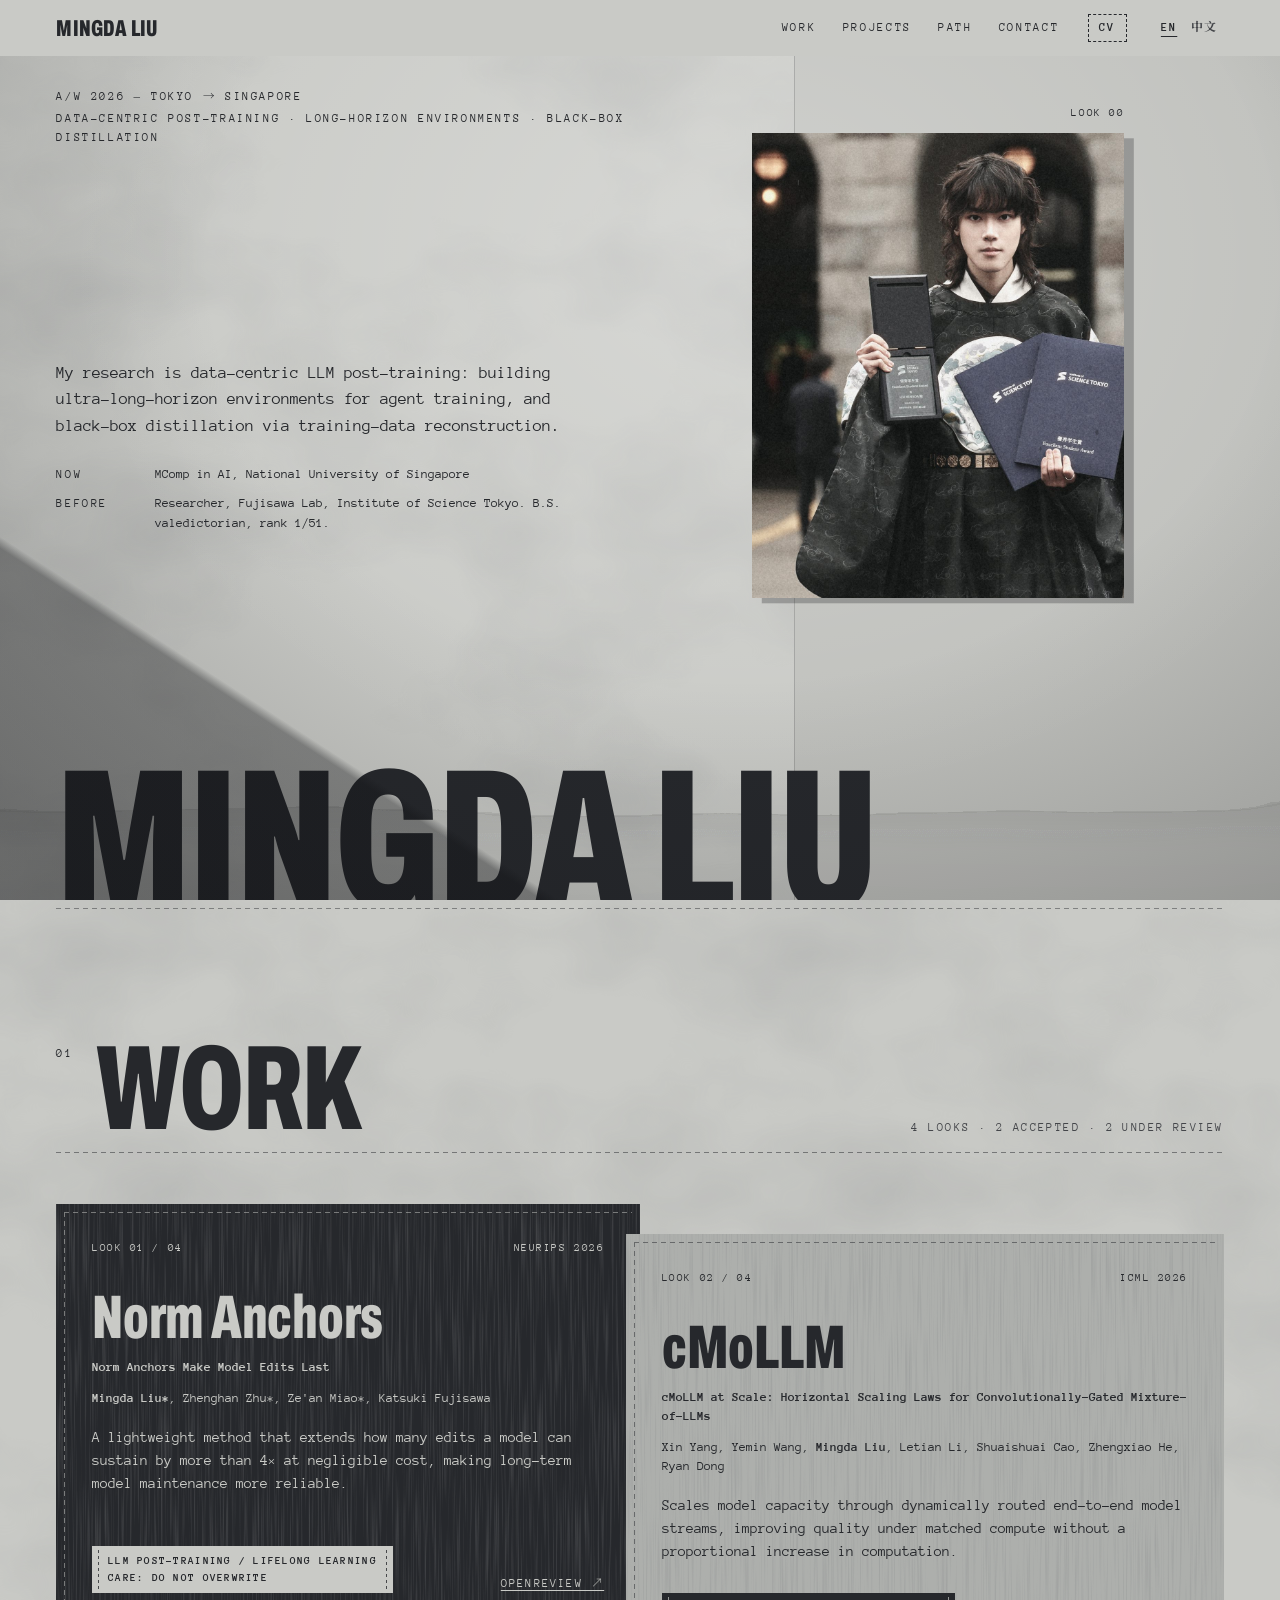
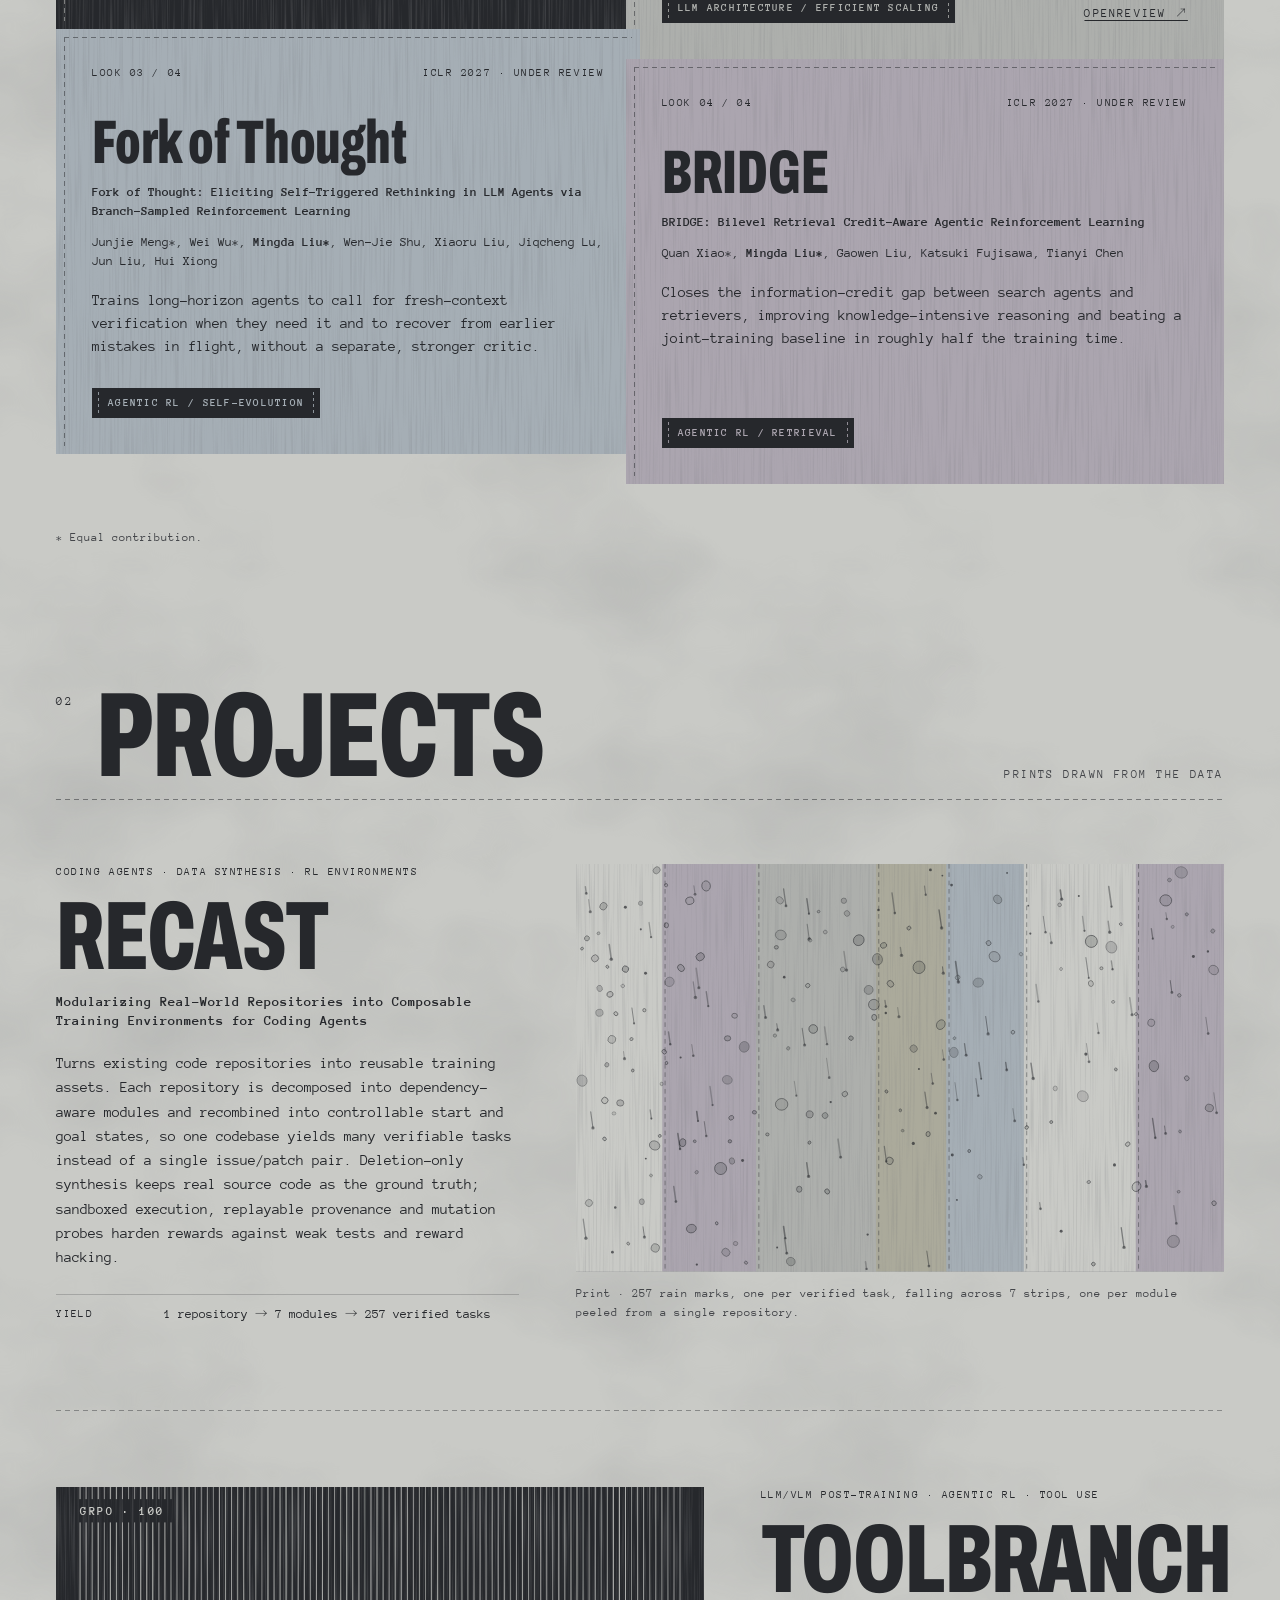
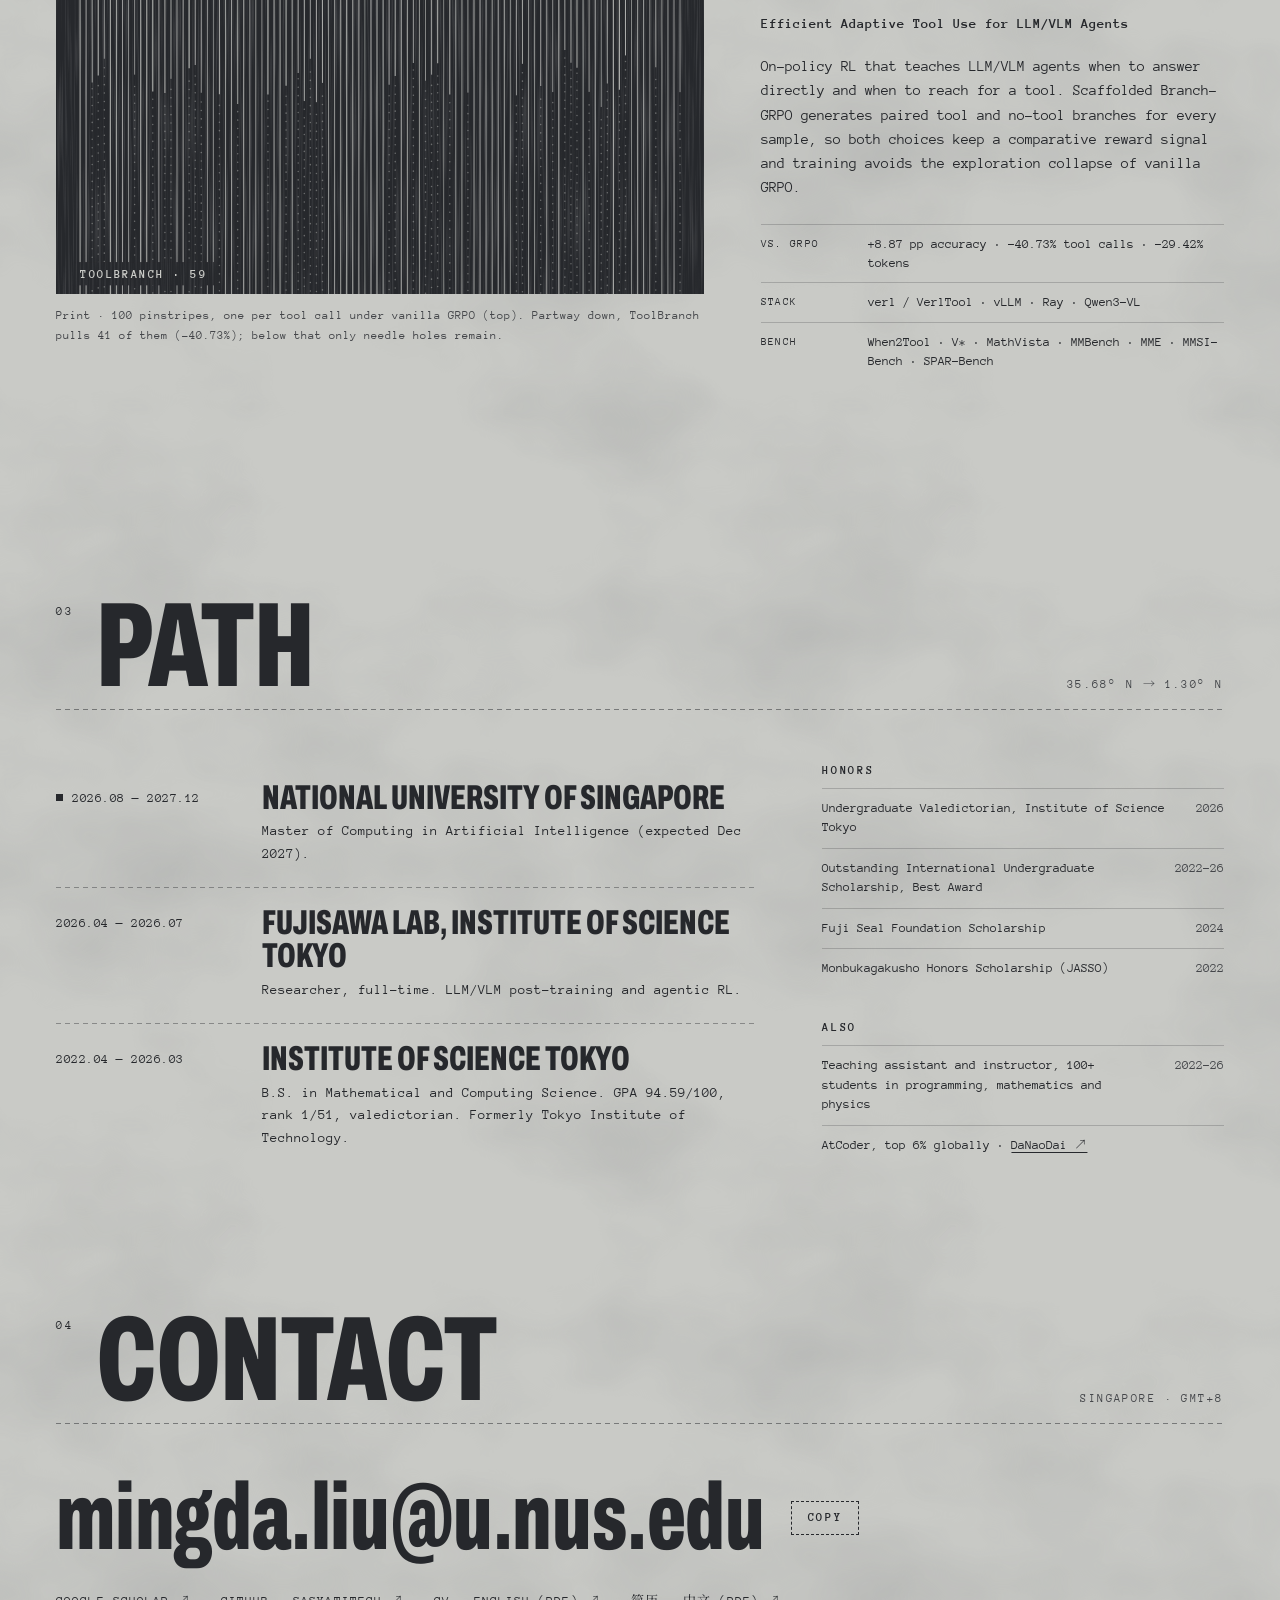
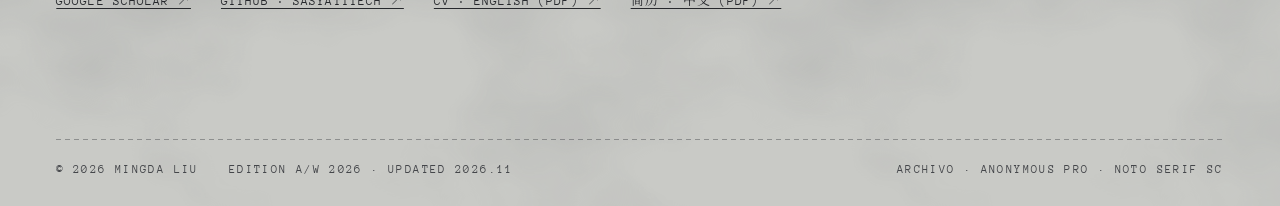
==== commit 29d65464: "Add CV downloads and a phone layout - assets/cv: English and Chinese CV PDFs; a CV button in the bar" ====
--- a/index.html
+++ b/index.html
@@ -41,6 +41,8 @@
     <a href="#path"><span class="en">Path</span><span class="zh">经历</span></a>
     <a href="#contact"><span class="en">Contact</span><span class="zh">联系</span></a>
   </nav>
+  <a class="bar-cv en" href="assets/cv/Mingda_Liu_CV.pdf" target="_blank" rel="noopener">CV</a>
+  <a class="bar-cv zh" href="assets/cv/Mingda_Liu_CV_zh.pdf" target="_blank" rel="noopener">简历</a>
   <div class="lang" role="group" aria-label="Language">
     <button type="button" data-set-lang="en" aria-pressed="true">EN</button>
     <button type="button" data-set-lang="zh" aria-pressed="false">中文</button>
@@ -310,7 +312,8 @@
       <ul class="elsewhere">
         <li><a href="https://scholar.google.com/citations?user=IGo6kvwAAAAJ&amp;hl=en" target="_blank" rel="noopener">Google Scholar ↗</a></li>
         <li><a href="https://github.com/SasyaTitech" target="_blank" rel="noopener">GitHub · SasyaTitech ↗</a></li>
-        <!-- <li><a href="assets/cv/Mingda_Liu_CV.pdf">CV (PDF)</a></li> -->
+        <li><a href="assets/cv/Mingda_Liu_CV.pdf" target="_blank" rel="noopener">CV · English (PDF) ↗</a></li>
+        <li><a href="assets/cv/Mingda_Liu_CV_zh.pdf" target="_blank" rel="noopener">简历 · 中文 (PDF) ↗</a></li>
       </ul>
     </section>
 
--- a/assets/css/site.css
+++ b/assets/css/site.css
@@ -160,6 +160,14 @@
   text-decoration: none; padding: 6px 0;
 }
 .nav a:hover { text-decoration: underline; }
+
+.bar-cv {
+  padding: 7px 10px;
+  border: 1px dashed currentColor;
+  font: 700 12px/1 var(--f-mono); letter-spacing: .14em; text-transform: uppercase;
+  text-decoration: none;
+}
+.bar-cv:hover { background: var(--ink); color: var(--wall); border-style: solid; }
 
 .lang { display: flex; gap: 2px; }
 .lang button {
@@ -532,41 +540,58 @@
   .path { grid-template-columns: minmax(0, 1fr); }
 }
 
+/* Phones: one column. Photo and name come first, the statement right after.
+   The section nav is dropped (it is one short page; scrolling is the nav),
+   which keeps the sticky bar to a single 52px row with CV + language.     */
 @media (max-width: 760px) {
-  :root { --bar-h: 88px; }
-  .bar { flex-wrap: wrap; height: auto; min-height: var(--bar-h); padding-top: 12px; padding-bottom: 10px; row-gap: 6px; }
-  .nav { order: 3; width: 100%; margin-left: 0; justify-content: space-between; gap: 10px; }
-  .lang { margin-left: auto; }
+  :root { --bar-h: 52px; }
+  .bar { gap: 12px; }
+  .brand { font-size: 21px; }
+  .nav { display: none; }
+  .bar-cv { margin-left: auto; padding: 9px 11px; }
+  .lang button { padding: 12px 7px; }            /* thumb-sized targets */
 
   .hero {
     --corner: 100%;
     grid-template-columns: minmax(0, 1fr); grid-template-rows: none;
     min-height: 0;
-  }
-  .hero::before { display: none; }
-  .hero {
-    --edge: 15%;
+    padding-bottom: 40px;
     background:
-      radial-gradient(ellipse 140% 70% at var(--lx) var(--ly), var(--lit), transparent 80%),
+      radial-gradient(ellipse 140% 55% at var(--lx) var(--ly), var(--lit), transparent 80%),
       var(--tex-wall),
       var(--wall);
   }
-  .hero::after {
-    background:
-      linear-gradient(24deg, rgb(var(--shade) / .3) 0 var(--edge), rgb(var(--shade) / 0) calc(var(--edge) + .6%)),
-      linear-gradient(to bottom, transparent 60%, rgb(var(--shade) / .14) 100%);
+  .hero::before { display: none; }
+  /* no diagonal shadow here: on a phone it would fall across the text */
+  .hero::after { background: linear-gradient(to bottom, transparent 55%, rgb(var(--shade) / .1) 100%); }
+  .damp { display: none; }                       /* squeezed to phone width the tide line turns into mountains */
+
+  .hero-meta { grid-column: 1; grid-row: 1; display: grid; gap: 4px; }
+  .portrait { grid-column: 1; grid-row: 2; width: 88%; justify-self: end; margin-top: 40px; }
+  .hero-name {
+    grid-column: 1; grid-row: 3;
+    margin: 22px 0 0; white-space: normal;
+    font-size: 25vw; line-height: .8;
   }
-  .hero-meta { grid-column: 1; grid-row: 1; display: grid; gap: 4px; }
-  .hero-lede { grid-column: 1; grid-row: 2; padding: 22px 0 0; }
-  .portrait { grid-column: 1; grid-row: 3; width: 80%; justify-self: end; margin-top: 52px; }
-  .hero-name { grid-row: 4; white-space: normal; font-size: 25vw; line-height: .8; margin-top: 22px; }
   .hero-name span { display: block; }
-  .damp { display: none; } /* squeezed to phone width the tide line turns into mountains */
-
+  .hero-lede { grid-column: 1; grid-row: 4; align-self: start; padding: 28px 0 0; }
+  .hero-lede p { font-size: 16px; margin-bottom: 22px; }
+  .status div { grid-template-columns: 5em minmax(0, 1fr); gap: 10px; }
+
+  .sec { padding-top: 72px; }
   .sec-head { grid-template-columns: auto minmax(0, 1fr); }
   .sec-note { grid-column: 1 / -1; text-align: left; }
+
+  .look { padding: 22px 20px 20px; }
+  .look::after { inset: 6px; }
+  .look-name { margin-top: 14px; }
+
   .ledger li { grid-template-columns: minmax(0, 1fr); }
   .when { grid-row: auto; padding-top: 0; }
   .spec div { grid-template-columns: minmax(0, 1fr); gap: 2px; }
+
+  .copy { padding: 12px 16px; }
+  .elsewhere { display: block; margin-top: 26px; }
+  .elsewhere a { display: block; padding: 14px 0; border-top: 1px solid var(--rule); text-decoration: none; }
   .colophon { margin-left: 0; }
 }
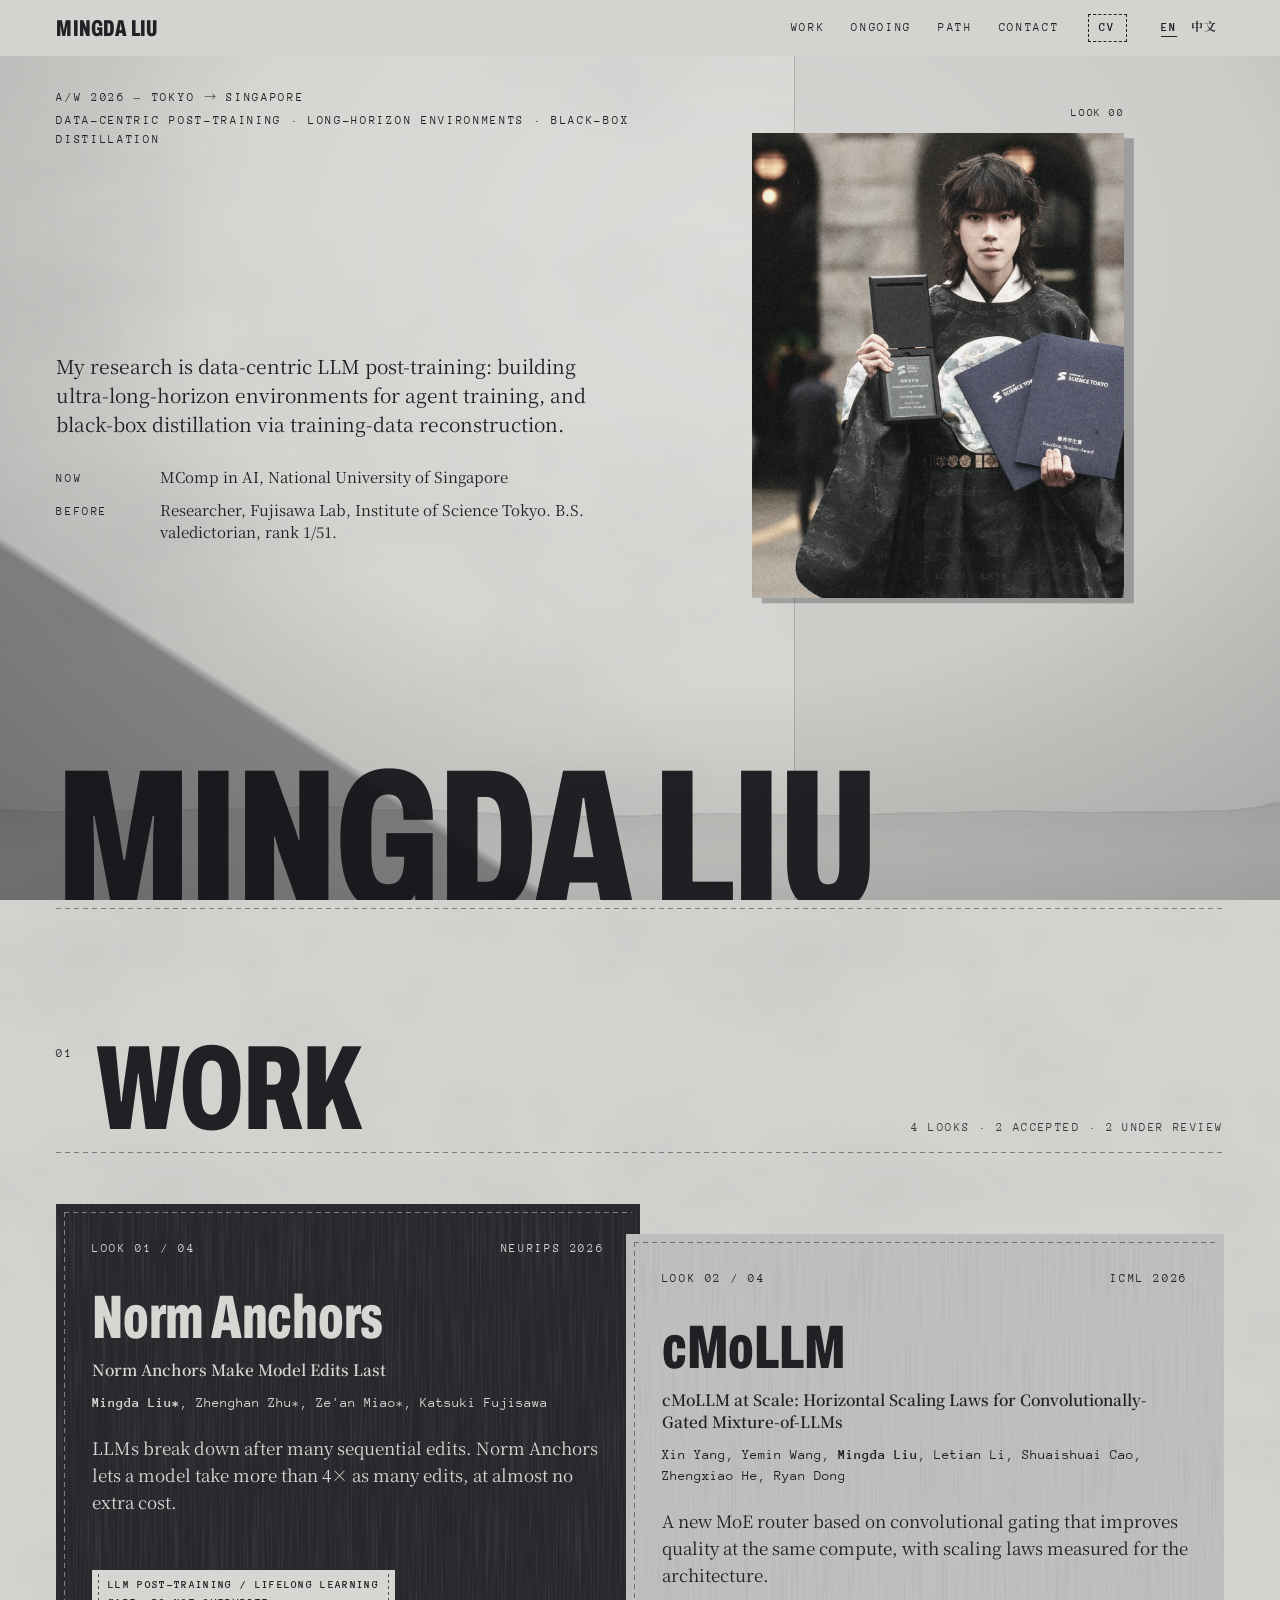
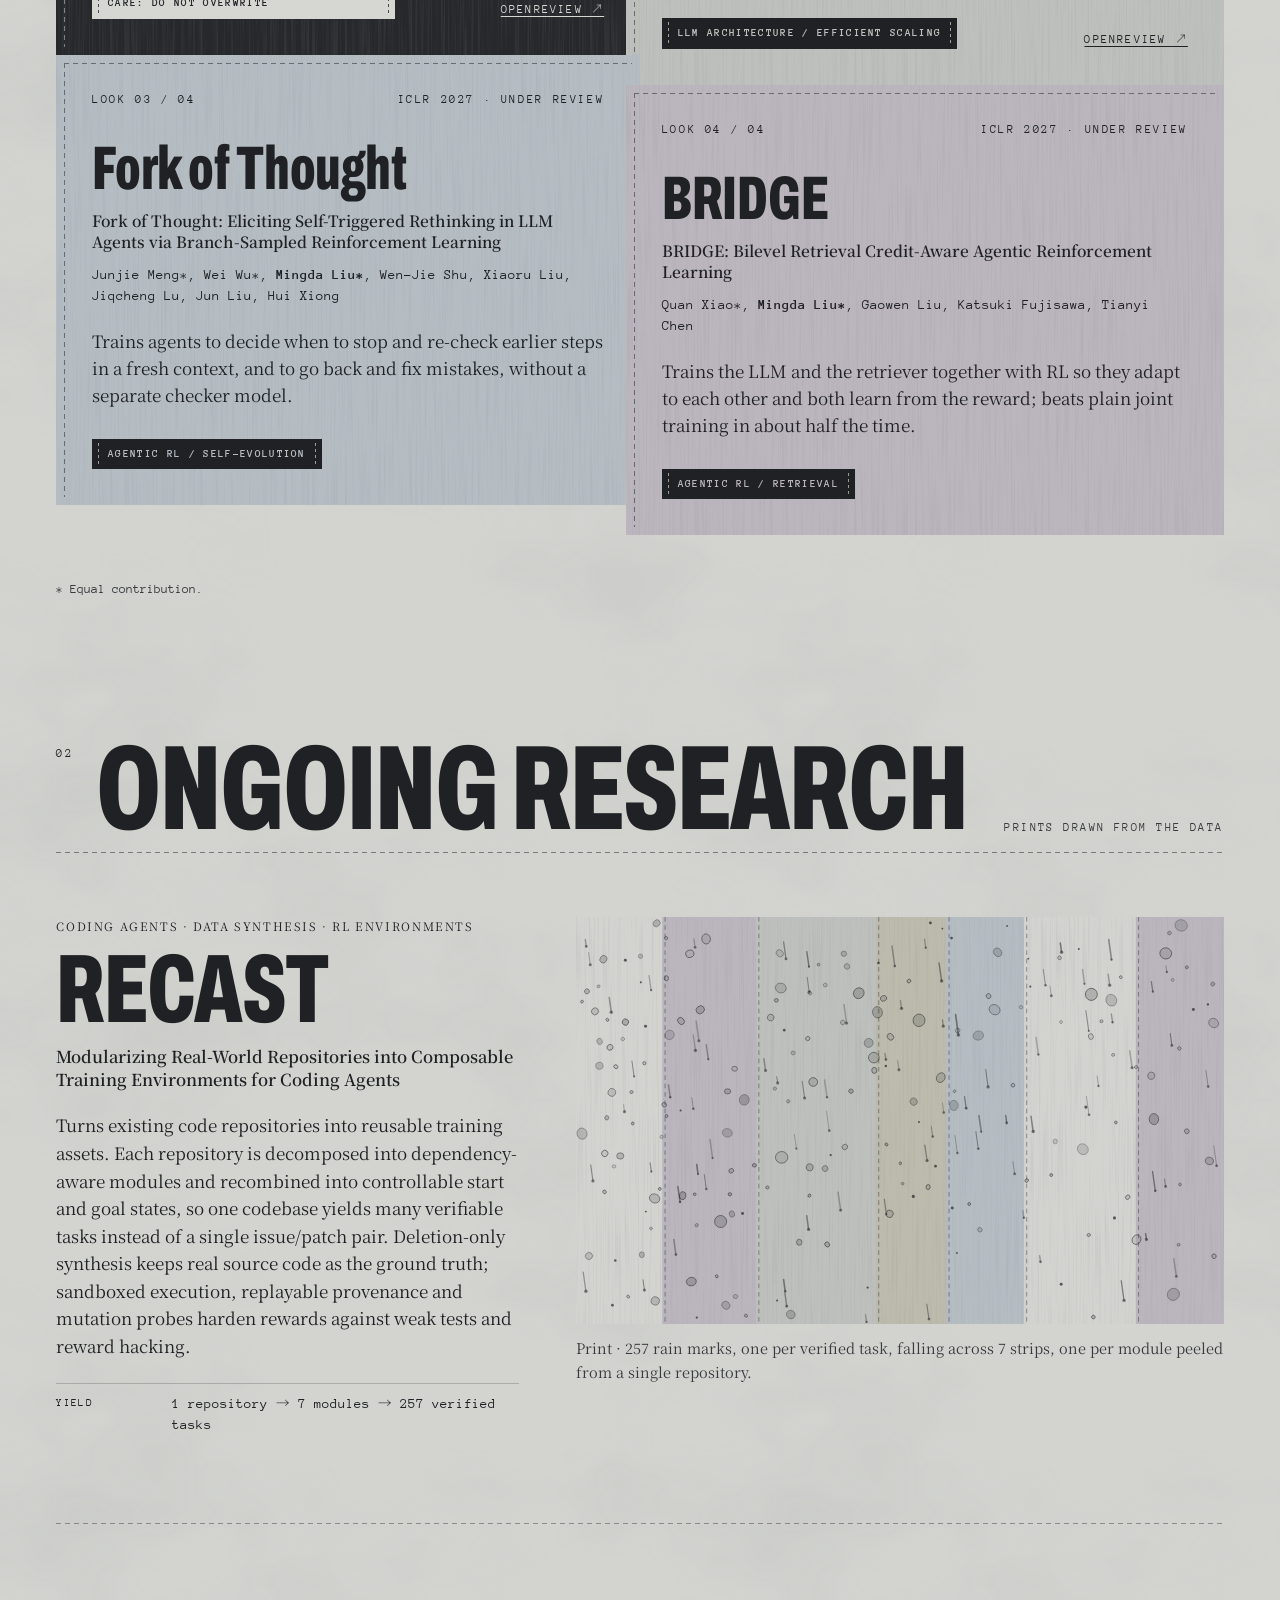
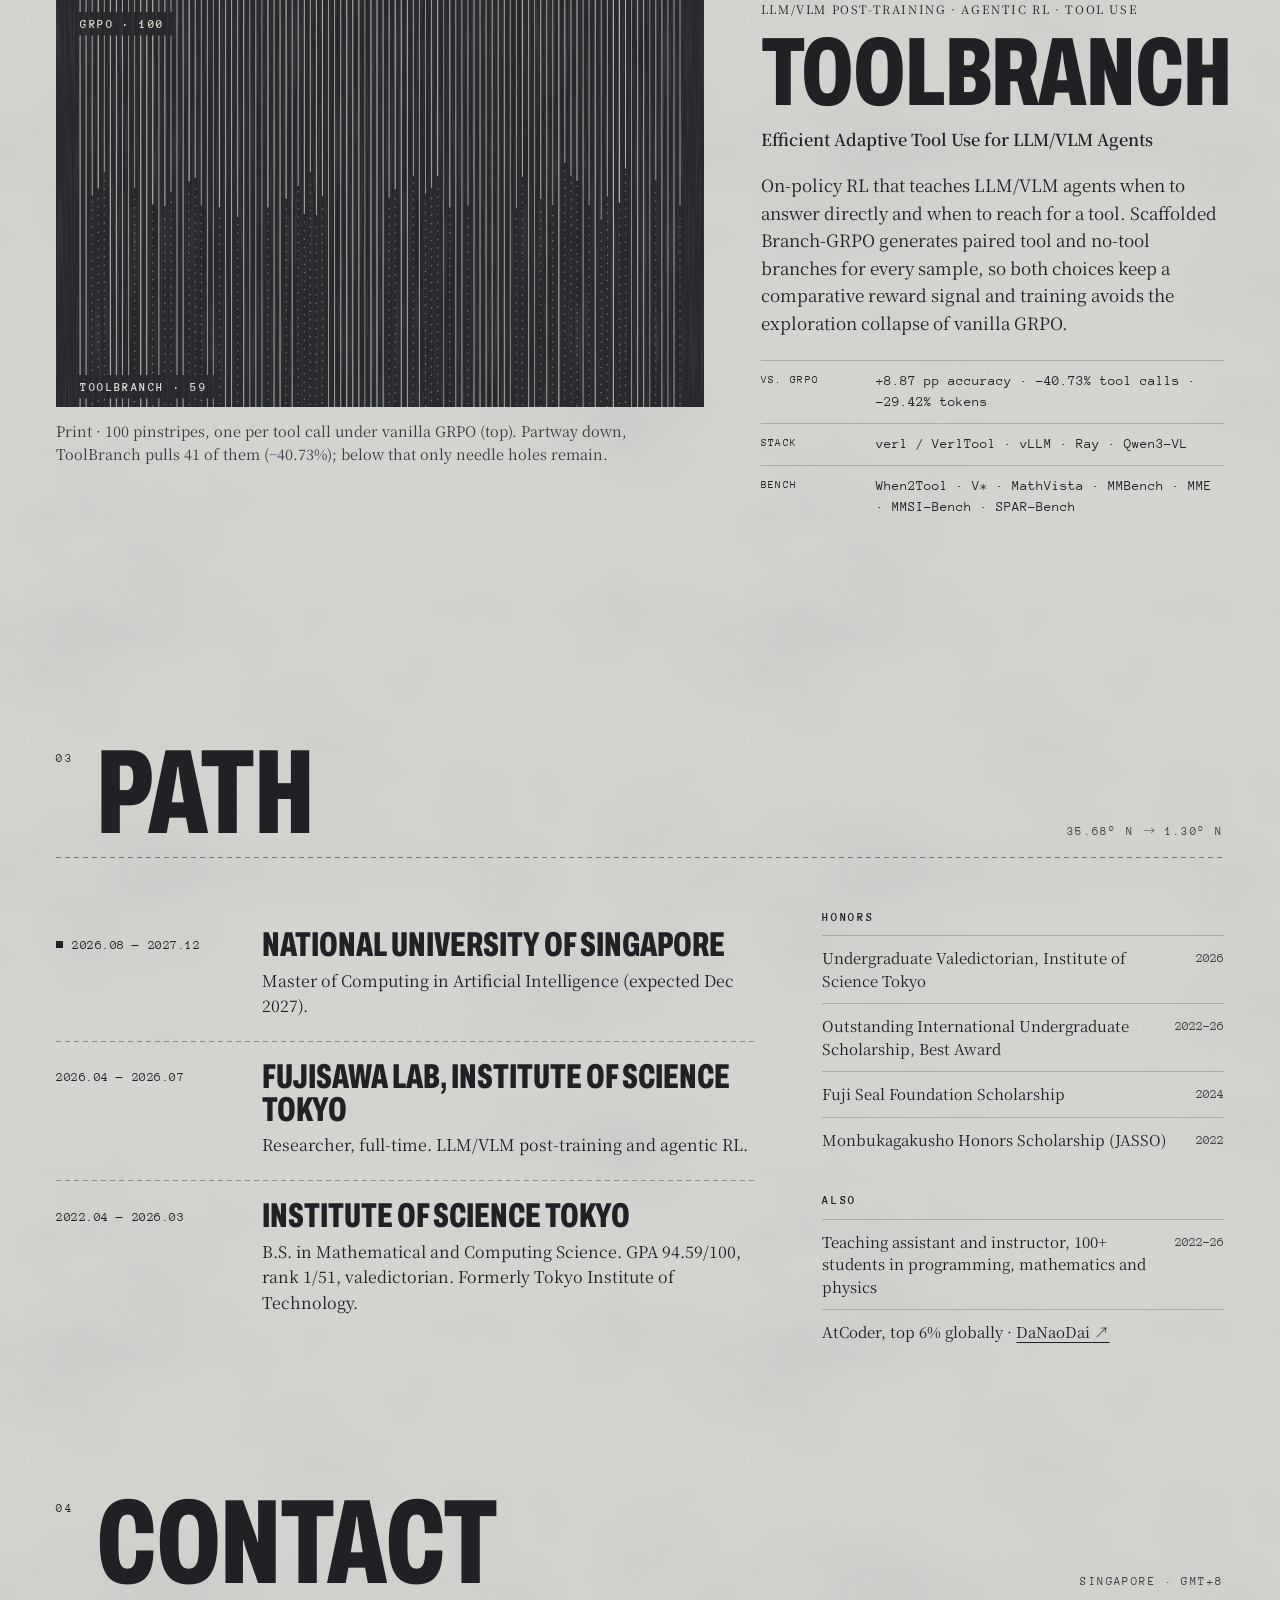
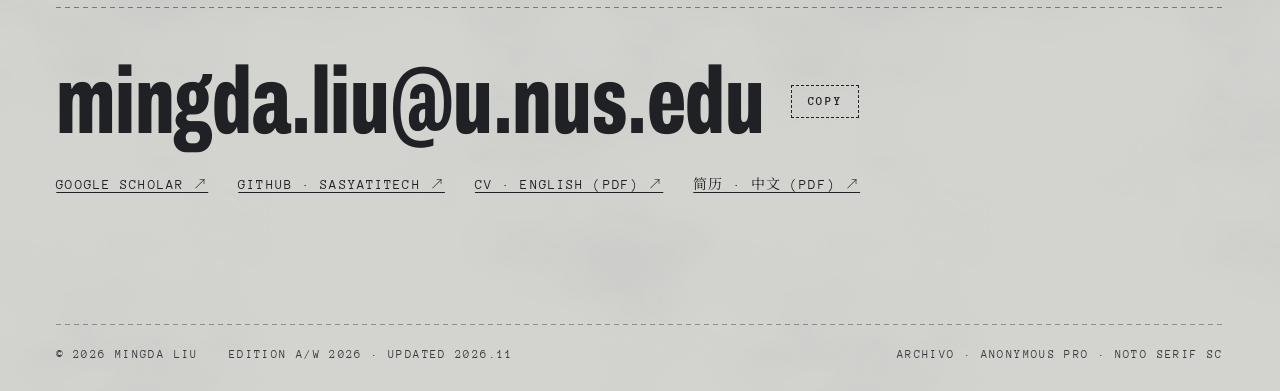
==== commit f468803d: "Plainer paper text, ongoing research, clearer type and contrast - Projects section renamed to "Ongoi" ====
--- a/index.html
+++ b/index.html
@@ -5,7 +5,7 @@
 <meta name="viewport" content="width=device-width, initial-scale=1, viewport-fit=cover">
 <title>Mingda Liu</title>
 <meta name="description" content="Mingda Liu works on data-centric post-training: ultra-long-horizon environment construction and black-box distillation. MComp in AI, National University of Singapore.">
-<meta name="theme-color" content="#C9CAC6" media="(prefers-color-scheme: light)">
+<meta name="theme-color" content="#D3D4D0" media="(prefers-color-scheme: light)">
 <meta name="theme-color" content="#24262A" media="(prefers-color-scheme: dark)">
 <link rel="canonical" href="https://sasyatitech.github.io/">
 <meta property="og:type" content="website">
@@ -17,7 +17,7 @@
 <link rel="preconnect" href="https://fonts.googleapis.com">
 <link rel="preconnect" href="https://fonts.gstatic.com" crossorigin>
 <link rel="stylesheet" href="https://fonts.googleapis.com/css2?family=Anonymous+Pro:ital,wght@0,400;0,700;1,400&family=Archivo:wdth,wght@62..125,500..900&family=Noto+Serif+SC:wght@400;600&display=swap">
-<link rel="stylesheet" href="assets/css/site.css">
+<link rel="stylesheet" href="assets/css/site.css?v=20261105c">
 <script>
   /* Pick the language before first paint: saved choice, else browser language. */
   (function () {
@@ -28,7 +28,7 @@
     document.documentElement.setAttribute("lang", l === "zh" ? "zh-CN" : "en");
   })();
 </script>
-<script src="assets/js/site.js" defer></script>
+<script src="assets/js/site.js?v=20261105c" defer></script>
 </head>
 <body>
 <a class="skip" href="#main"><span class="en">Skip to content</span><span class="zh">跳到正文</span></a>
@@ -37,7 +37,7 @@
   <a class="brand" href="./">Mingda Liu</a>
   <nav class="nav" aria-label="Sections">
     <a href="#work"><span class="en">Work</span><span class="zh">论文</span></a>
-    <a href="#projects"><span class="en">Projects</span><span class="zh">项目</span></a>
+    <a href="#ongoing"><span class="en">Ongoing</span><span class="zh">在研</span></a>
     <a href="#path"><span class="en">Path</span><span class="zh">经历</span></a>
     <a href="#contact"><span class="en">Contact</span><span class="zh">联系</span></a>
   </nav>
@@ -142,8 +142,8 @@
           <h3 class="look-name">Norm Anchors</h3>
           <p class="look-title">Norm Anchors Make Model Edits Last</p>
           <p class="look-authors"><b>Mingda Liu*</b>, Zhenghan Zhu*, Ze'an Miao*, Katsuki Fujisawa</p>
-          <p class="look-sum en">A lightweight method that extends how many edits a model can sustain by more than 4× at negligible cost, making long-term model maintenance more reliable.</p>
-          <p class="look-sum zh">稳定了 LLM 知识的反复更新，开销可忽略，将可用编辑范围延长 4 倍以上，使模型维护更可靠，无需完整重训。</p>
+          <p class="look-sum en">LLMs break down after many sequential edits. Norm Anchors lets a model take more than 4× as many edits, at almost no extra cost.</p>
+          <p class="look-sum zh">模型被连续编辑多次后会逐渐失效。Norm Anchors 几乎不增加开销，就能把模型可承受的编辑次数提高到 4 倍以上。</p>
           <div class="look-foot">
             <span class="tag">
               <span><span class="en">LLM post-training / Lifelong learning</span><span class="zh">LLM 后训练 / 终身学习</span></span>
@@ -158,8 +158,8 @@
           <h3 class="look-name">cMoLLM</h3>
           <p class="look-title">cMoLLM at Scale: Horizontal Scaling Laws for Convolutionally-Gated Mixture-of-LLMs</p>
           <p class="look-authors">Xin Yang, Yemin Wang, <b>Mingda Liu</b>, Letian Li, Shuaishuai Cao, Zhengxiao He, Ryan Dong</p>
-          <p class="look-sum en">Scales model capacity through dynamically routed end-to-end model streams, improving quality under matched compute without a proportional increase in computation.</p>
-          <p class="look-sum zh">提出流水线级的混合架构，在同等算力下提升 LLM 质量，旨在获得比单纯扩大稠密模型更优的容量–算力权衡。</p>
+          <p class="look-sum en">A new MoE router based on convolutional gating that improves quality at the same compute, with scaling laws measured for the architecture.</p>
+          <p class="look-sum zh">一种新的 MoE 路由方式（卷积门控），在相同计算量下效果更好；论文测出了这种架构的 scaling law。</p>
           <div class="look-foot">
             <span class="tag"><span><span class="en">LLM architecture / Efficient scaling</span><span class="zh">LLM 架构 / 高效扩展</span></span></span>
             <a class="look-link" href="https://openreview.net/forum?id=sfjLeIbTAi" target="_blank" rel="noopener">OpenReview ↗</a>
@@ -171,8 +171,8 @@
           <h3 class="look-name">Fork of Thought</h3>
           <p class="look-title">Fork of Thought: Eliciting Self-Triggered Rethinking in LLM Agents via Branch-Sampled Reinforcement Learning</p>
           <p class="look-authors">Junjie Meng*, Wei Wu*, <b>Mingda Liu*</b>, Wen-Jie Shu, Xiaoru Liu, Jiqcheng Lu, Jun Liu, Hui Xiong</p>
-          <p class="look-sum en">Trains long-horizon agents to call for fresh-context verification when they need it and to recover from earlier mistakes in flight, without a separate, stronger critic.</p>
-          <p class="look-sum zh">训练长程智能体选择性地调用全新上下文验证，并在执行过程中从早期错误中恢复，无需依赖独立的更强评审模型，即可实现更可靠的多步自动化。</p>
+          <p class="look-sum en">Trains agents to decide when to stop and re-check earlier steps in a fresh context, and to go back and fix mistakes, without a separate checker model.</p>
+          <p class="look-sum zh">让智能体自己判断何时停下来，在新的上下文里核对前面的步骤，发现错误就回头修正，不需要额外的检查模型。</p>
           <div class="look-foot">
             <span class="tag"><span><span class="en">Agentic RL / Self-evolution</span><span class="zh">Agentic RL / 自进化</span></span></span>
           </div>
@@ -183,8 +183,8 @@
           <h3 class="look-name">BRIDGE</h3>
           <p class="look-title">BRIDGE: Bilevel Retrieval Credit-Aware Agentic Reinforcement Learning</p>
           <p class="look-authors">Quan Xiao*, <b>Mingda Liu*</b>, Gaowen Liu, Katsuki Fujisawa, Tianyi Chen</p>
-          <p class="look-sum en">Closes the information-credit gap between search agents and retrievers, improving knowledge-intensive reasoning and beating a joint-training baseline in roughly half the training time.</p>
-          <p class="look-sum zh">弥合了搜索智能体与检索器之间的信息–信用鸿沟，提升知识密集型推理能力，并以约一半的训练时间超越联合训练基线。</p>
+          <p class="look-sum en">Trains the LLM and the retriever together with RL so they adapt to each other and both learn from the reward; beats plain joint training in about half the time.</p>
+          <p class="look-sum zh">在强化学习中联合训练大模型和检索器，让两者互相适应，并充分利用 RL 信号；比普通联合训练效果更好，训练时间约减半。</p>
           <div class="look-foot">
             <span class="tag"><span><span class="en">Agentic RL / Retrieval</span><span class="zh">Agentic RL / 检索</span></span></span>
           </div>
@@ -196,15 +196,15 @@
 
 
     <!-- =====================================================
-         02 · Projects
-         Each project carries a "print" drawn from its own numbers:
+         02 · Ongoing research
+         Each piece of work carries a "print" drawn from its own numbers:
            data-print="rain"    data-count, data-strips, data-seed
            data-print="threads" data-total, data-pulled, data-seed
          ===================================================== -->
-    <section class="sec" id="projects" aria-labelledby="projects-h">
+    <section class="sec" id="ongoing" aria-labelledby="ongoing-h">
       <header class="sec-head">
         <span class="sec-no">02</span>
-        <h2 id="projects-h"><span class="en">Projects</span><span class="zh">项目</span></h2>
+        <h2 id="ongoing-h"><span class="en">Ongoing research</span><span class="zh">进行中的研究</span></h2>
         <p class="sec-note"><span class="en">Prints drawn from the data</span><span class="zh">印花由数据生成</span></p>
       </header>
 
--- a/assets/css/site.css
+++ b/assets/css/site.css
@@ -18,31 +18,32 @@
 :root {
   color-scheme: light;
 
-  /* wall */
-  --wall:        #C9CAC6;   /* dirty-white lime plaster */
-  --wall-plane:  #BFC0BC;   /* second plane of the wall, turned from the light */
-  --plate:       #B4B5B1;   /* empty photo slot */
-  --lit:         rgb(255 255 255 / .26);
+  /* wall: a lighter, cleaner lime plaster so text sits crisply on it */
+  --wall:        #D3D4D0;
+  --wall-plane:  #C9CAC6;   /* second plane of the wall, turned from the light */
+  --plate:       #BDBEBA;   /* empty photo slot */
+  --lit:         rgb(255 255 255 / .22);
   --shade:       17 18 21;  /* rgb triplet for shadows */
   --stain:       #26282C;
 
   /* ink */
-  --ink:   #26282C;         /* softened black, never #000 */
-  --ink-2: #44464A;
-  --rule:  rgb(38 40 44 / .22);
-
-  /* cloth */
+  --ink:   #1F2124;         /* softened black, never #000 */
+  --ink-2: #393B3F;
+  --rule:  rgb(31 33 36 / .22);
+
+  /* cloth: lighter washes, so ink on them stays above ~8:1 */
   --cloth-black:  #26282C;
-  --on-black:     #C9CAC6;
-  --cloth-stone:  #ADAFAC;
-  --cloth-blue:   #A5AEB5;  /* grey-blue, washed */
-  --cloth-violet: #ABA5AF;  /* dusty violet, washed */
-  --cloth-oxide:  #ABAA9B;  /* oxidised copper, washed */
-
-  /* textures: wall = cloudy trowel marks; cloth = vertical dye streaks */
-  --tex-wall: url("data:image/svg+xml,%3Csvg xmlns='http://www.w3.org/2000/svg' width='720' height='720'%3E%3Cfilter id='m' x='0' y='0' width='100%25' height='100%25'%3E%3CfeTurbulence type='fractalNoise' baseFrequency='.0045 .006' numOctaves='4' seed='23' stitchTiles='stitch'/%3E%3CfeColorMatrix values='0 0 0 0 .15 0 0 0 0 .157 0 0 0 0 .173 .4 0 0 0 -.175'/%3E%3C/filter%3E%3Crect width='100%25' height='100%25' filter='url(%23m)'/%3E%3C/svg%3E");
-  --tex-cloth: url("data:image/svg+xml,%3Csvg xmlns='http://www.w3.org/2000/svg' width='480' height='480'%3E%3Cfilter id='c' x='0' y='0' width='100%25' height='100%25'%3E%3CfeTurbulence type='fractalNoise' baseFrequency='.55 .011' numOctaves='2' seed='5' stitchTiles='stitch'/%3E%3CfeColorMatrix values='0 0 0 0 .15 0 0 0 0 .157 0 0 0 0 .173 .44 0 0 0 -.2'/%3E%3C/filter%3E%3Crect width='100%25' height='100%25' filter='url(%23c)'/%3E%3C/svg%3E");
-  --tex-cloth-alt: url("data:image/svg+xml,%3Csvg xmlns='http://www.w3.org/2000/svg' width='480' height='480'%3E%3Cfilter id='c' x='0' y='0' width='100%25' height='100%25'%3E%3CfeTurbulence type='fractalNoise' baseFrequency='.55 .011' numOctaves='2' seed='5' stitchTiles='stitch'/%3E%3CfeColorMatrix values='0 0 0 0 .79 0 0 0 0 .79 0 0 0 0 .78 .34 0 0 0 -.155'/%3E%3C/filter%3E%3Crect width='100%25' height='100%25' filter='url(%23c)'/%3E%3C/svg%3E");
+  --on-black:     #D6D7D3;
+  --cloth-stone:  #BEC0BD;
+  --cloth-blue:   #B5BDC3;  /* grey-blue, washed */
+  --cloth-violet: #BBB5BE;  /* dusty violet, washed */
+  --cloth-oxide:  #BCBBAD;  /* oxidised copper, washed */
+
+  /* textures: wall = cloudy trowel marks; cloth = vertical dye streaks.
+     Kept faint: they should read as material, never sit "in" the text. */
+  --tex-wall: url("data:image/svg+xml,%3Csvg xmlns='http://www.w3.org/2000/svg' width='720' height='720'%3E%3Cfilter id='m' x='0' y='0' width='100%25' height='100%25'%3E%3CfeTurbulence type='fractalNoise' baseFrequency='.0045 .006' numOctaves='4' seed='23' stitchTiles='stitch'/%3E%3CfeColorMatrix values='0 0 0 0 .15 0 0 0 0 .157 0 0 0 0 .173 .18 0 0 0 -.08'/%3E%3C/filter%3E%3Crect width='100%25' height='100%25' filter='url(%23m)'/%3E%3C/svg%3E");
+  --tex-cloth: url("data:image/svg+xml,%3Csvg xmlns='http://www.w3.org/2000/svg' width='480' height='480'%3E%3Cfilter id='c' x='0' y='0' width='100%25' height='100%25'%3E%3CfeTurbulence type='fractalNoise' baseFrequency='.55 .011' numOctaves='2' seed='5' stitchTiles='stitch'/%3E%3CfeColorMatrix values='0 0 0 0 .15 0 0 0 0 .157 0 0 0 0 .173 .26 0 0 0 -.12'/%3E%3C/filter%3E%3Crect width='100%25' height='100%25' filter='url(%23c)'/%3E%3C/svg%3E");
+  --tex-cloth-alt: url("data:image/svg+xml,%3Csvg xmlns='http://www.w3.org/2000/svg' width='480' height='480'%3E%3Cfilter id='c' x='0' y='0' width='100%25' height='100%25'%3E%3CfeTurbulence type='fractalNoise' baseFrequency='.55 .011' numOctaves='2' seed='5' stitchTiles='stitch'/%3E%3CfeColorMatrix values='0 0 0 0 .79 0 0 0 0 .79 0 0 0 0 .78 .2 0 0 0 -.09'/%3E%3C/filter%3E%3Crect width='100%25' height='100%25' filter='url(%23c)'/%3E%3C/svg%3E");
 
   /* stitches: 5px thread, 4px gap, drawn in currentColor */
   --stitch-x: repeating-linear-gradient(90deg, currentColor 0 5px, transparent 5px 9px);
@@ -52,6 +53,8 @@
   --f-display: "Archivo", "Arial Narrow", "Helvetica Neue", sans-serif;
   --f-mono: "Anonymous Pro", "Noto Serif SC", ui-monospace, Menlo, Consolas, monospace;
   --f-zh: "Noto Serif SC", "Songti SC", "STSong", "SimSun", serif;
+  /* reading text: Noto Serif SC carries its own Latin, so English and Chinese prose match */
+  --f-text: "Noto Serif SC", "Source Serif 4", Georgia, "Songti SC", "SimSun", serif;
 
   /* layout */
   --pad-x: max(clamp(16px, 4.4vw, 64px), env(safe-area-inset-left, 0px));
@@ -64,24 +67,24 @@
     color-scheme: dark;
     --wall: #24262A; --wall-plane: #202225; --plate: #2F3135;
     --lit: rgb(255 255 255 / .07); --shade: 6 7 9; --stain: #000;
-    --ink: #CBCCC8; --ink-2: #A3A5A3; --rule: rgb(203 204 200 / .18);
+    --ink: #D7D8D4; --ink-2: #AFB1AF; --rule: rgb(215 216 212 / .18);
     --cloth-black: #C9CAC6; --on-black: #26282C;
     --cloth-stone: #333539; --cloth-blue: #323A41; --cloth-violet: #38343D; --cloth-oxide: #36362E;
     --tex-wall: url("data:image/svg+xml,%3Csvg xmlns='http://www.w3.org/2000/svg' width='720' height='720'%3E%3Cfilter id='m' x='0' y='0' width='100%25' height='100%25'%3E%3CfeTurbulence type='fractalNoise' baseFrequency='.0045 .006' numOctaves='4' seed='23' stitchTiles='stitch'/%3E%3CfeColorMatrix values='0 0 0 0 .79 0 0 0 0 .79 0 0 0 0 .78 .17 0 0 0 -.075'/%3E%3C/filter%3E%3Crect width='100%25' height='100%25' filter='url(%23m)'/%3E%3C/svg%3E");
-    --tex-cloth: url("data:image/svg+xml,%3Csvg xmlns='http://www.w3.org/2000/svg' width='480' height='480'%3E%3Cfilter id='c' x='0' y='0' width='100%25' height='100%25'%3E%3CfeTurbulence type='fractalNoise' baseFrequency='.55 .011' numOctaves='2' seed='5' stitchTiles='stitch'/%3E%3CfeColorMatrix values='0 0 0 0 .79 0 0 0 0 .79 0 0 0 0 .78 .3 0 0 0 -.135'/%3E%3C/filter%3E%3Crect width='100%25' height='100%25' filter='url(%23c)'/%3E%3C/svg%3E");
-    --tex-cloth-alt: url("data:image/svg+xml,%3Csvg xmlns='http://www.w3.org/2000/svg' width='480' height='480'%3E%3Cfilter id='c' x='0' y='0' width='100%25' height='100%25'%3E%3CfeTurbulence type='fractalNoise' baseFrequency='.55 .011' numOctaves='2' seed='5' stitchTiles='stitch'/%3E%3CfeColorMatrix values='0 0 0 0 .15 0 0 0 0 .157 0 0 0 0 .173 .44 0 0 0 -.2'/%3E%3C/filter%3E%3Crect width='100%25' height='100%25' filter='url(%23c)'/%3E%3C/svg%3E");
+    --tex-cloth: url("data:image/svg+xml,%3Csvg xmlns='http://www.w3.org/2000/svg' width='480' height='480'%3E%3Cfilter id='c' x='0' y='0' width='100%25' height='100%25'%3E%3CfeTurbulence type='fractalNoise' baseFrequency='.55 .011' numOctaves='2' seed='5' stitchTiles='stitch'/%3E%3CfeColorMatrix values='0 0 0 0 .79 0 0 0 0 .79 0 0 0 0 .78 .18 0 0 0 -.08'/%3E%3C/filter%3E%3Crect width='100%25' height='100%25' filter='url(%23c)'/%3E%3C/svg%3E");
+    --tex-cloth-alt: url("data:image/svg+xml,%3Csvg xmlns='http://www.w3.org/2000/svg' width='480' height='480'%3E%3Cfilter id='c' x='0' y='0' width='100%25' height='100%25'%3E%3CfeTurbulence type='fractalNoise' baseFrequency='.55 .011' numOctaves='2' seed='5' stitchTiles='stitch'/%3E%3CfeColorMatrix values='0 0 0 0 .15 0 0 0 0 .157 0 0 0 0 .173 .26 0 0 0 -.12'/%3E%3C/filter%3E%3Crect width='100%25' height='100%25' filter='url(%23c)'/%3E%3C/svg%3E");
   }
 }
 :root[data-theme="dark"] {
   color-scheme: dark;
   --wall: #24262A; --wall-plane: #202225; --plate: #2F3135;
   --lit: rgb(255 255 255 / .07); --shade: 6 7 9; --stain: #000;
-  --ink: #CBCCC8; --ink-2: #A3A5A3; --rule: rgb(203 204 200 / .18);
+  --ink: #D7D8D4; --ink-2: #AFB1AF; --rule: rgb(215 216 212 / .18);
   --cloth-black: #C9CAC6; --on-black: #26282C;
   --cloth-stone: #333539; --cloth-blue: #323A41; --cloth-violet: #38343D; --cloth-oxide: #36362E;
   --tex-wall: url("data:image/svg+xml,%3Csvg xmlns='http://www.w3.org/2000/svg' width='720' height='720'%3E%3Cfilter id='m' x='0' y='0' width='100%25' height='100%25'%3E%3CfeTurbulence type='fractalNoise' baseFrequency='.0045 .006' numOctaves='4' seed='23' stitchTiles='stitch'/%3E%3CfeColorMatrix values='0 0 0 0 .79 0 0 0 0 .79 0 0 0 0 .78 .17 0 0 0 -.075'/%3E%3C/filter%3E%3Crect width='100%25' height='100%25' filter='url(%23m)'/%3E%3C/svg%3E");
-  --tex-cloth: url("data:image/svg+xml,%3Csvg xmlns='http://www.w3.org/2000/svg' width='480' height='480'%3E%3Cfilter id='c' x='0' y='0' width='100%25' height='100%25'%3E%3CfeTurbulence type='fractalNoise' baseFrequency='.55 .011' numOctaves='2' seed='5' stitchTiles='stitch'/%3E%3CfeColorMatrix values='0 0 0 0 .79 0 0 0 0 .79 0 0 0 0 .78 .3 0 0 0 -.135'/%3E%3C/filter%3E%3Crect width='100%25' height='100%25' filter='url(%23c)'/%3E%3C/svg%3E");
-  --tex-cloth-alt: url("data:image/svg+xml,%3Csvg xmlns='http://www.w3.org/2000/svg' width='480' height='480'%3E%3Cfilter id='c' x='0' y='0' width='100%25' height='100%25'%3E%3CfeTurbulence type='fractalNoise' baseFrequency='.55 .011' numOctaves='2' seed='5' stitchTiles='stitch'/%3E%3CfeColorMatrix values='0 0 0 0 .15 0 0 0 0 .157 0 0 0 0 .173 .44 0 0 0 -.2'/%3E%3C/filter%3E%3Crect width='100%25' height='100%25' filter='url(%23c)'/%3E%3C/svg%3E");
+  --tex-cloth: url("data:image/svg+xml,%3Csvg xmlns='http://www.w3.org/2000/svg' width='480' height='480'%3E%3Cfilter id='c' x='0' y='0' width='100%25' height='100%25'%3E%3CfeTurbulence type='fractalNoise' baseFrequency='.55 .011' numOctaves='2' seed='5' stitchTiles='stitch'/%3E%3CfeColorMatrix values='0 0 0 0 .79 0 0 0 0 .79 0 0 0 0 .78 .18 0 0 0 -.08'/%3E%3C/filter%3E%3Crect width='100%25' height='100%25' filter='url(%23c)'/%3E%3C/svg%3E");
+  --tex-cloth-alt: url("data:image/svg+xml,%3Csvg xmlns='http://www.w3.org/2000/svg' width='480' height='480'%3E%3Cfilter id='c' x='0' y='0' width='100%25' height='100%25'%3E%3CfeTurbulence type='fractalNoise' baseFrequency='.55 .011' numOctaves='2' seed='5' stitchTiles='stitch'/%3E%3CfeColorMatrix values='0 0 0 0 .15 0 0 0 0 .157 0 0 0 0 .173 .26 0 0 0 -.12'/%3E%3C/filter%3E%3Crect width='100%25' height='100%25' filter='url(%23c)'/%3E%3C/svg%3E");
 }
 
 
@@ -113,6 +116,13 @@
 
 p.zh { font-family: var(--f-zh); line-height: 1.95; letter-spacing: .02em; }
 
+/* Three voices: condensed caps for names and headings, the hangtag mono for
+   labels and metadata, and a serif for anything meant to be read. */
+.hero-lede p, .status dd, .look-title, .look-sum, .proj-sub, .proj-text > p,
+.what, .notes li, .print-fig figcaption {
+  font-family: var(--f-text);
+}
+
 img, svg { display: block; max-width: 100%; }
 a { color: inherit; text-decoration-thickness: 1px; text-underline-offset: .24em; }
 a:hover { text-decoration-thickness: 2px; }
@@ -205,7 +215,7 @@
   font-size: 12px; letter-spacing: .12em; text-transform: uppercase;
 }
 
-.footnote { margin: 44px 0 0; font-size: 12px; color: var(--ink-2); }
+.footnote { margin: 44px 0 0; font-size: 13px; color: var(--ink-2); }
 
 
 /* ---------- 5. Hero (Look 00) -------------------------------- */
@@ -253,7 +263,7 @@
   grid-column: 1 / 8; grid-row: 1; z-index: 4; position: relative;
   display: flex; flex-wrap: wrap; gap: 4px 30px;
 }
-.hero-meta p { margin: 0; font-size: 11.5px; letter-spacing: .14em; text-transform: uppercase; }
+.hero-meta p { margin: 0; font-size: 12px; letter-spacing: .14em; text-transform: uppercase; }
 .hero-meta .dash { opacity: .6; }
 
 .hero-lede {
@@ -261,12 +271,12 @@
   align-self: center; max-width: 34rem;
   padding: 28px 0;
 }
-.hero-lede p { margin: 0 0 26px; font-size: clamp(16px, 1.32vw, 19px); line-height: 1.55; }
-.hero-lede p.zh { line-height: 1.95; }
-
-.status { margin: 0; display: grid; gap: 10px; font-size: 13px; line-height: 1.5; }
-.status div { display: grid; grid-template-columns: 6.5em minmax(0, 1fr); gap: 14px; }
-.status dt { padding-top: .1em; font-size: 11.5px; letter-spacing: .14em; text-transform: uppercase; }
+.hero-lede p { margin: 0 0 28px; font-size: clamp(18px, 1.5vw, 22px); line-height: 1.5; }
+.hero-lede p.zh { line-height: 1.85; }
+
+.status { margin: 0; display: grid; gap: 10px; font-size: 15px; line-height: 1.5; }
+.status div { display: grid; grid-template-columns: 6em minmax(0, 1fr); gap: 14px; }
+.status dt { padding-top: .32em; font-size: 11.5px; letter-spacing: .14em; text-transform: uppercase; }
 .status dd { margin: 0; }
 
 /* portrait slot */
@@ -356,17 +366,17 @@
 
 .look-top {
   display: flex; justify-content: space-between; gap: 12px;
-  font-size: 11px; letter-spacing: .14em; text-transform: uppercase;
+  font-size: 11.5px; letter-spacing: .14em; text-transform: uppercase;
 }
 .look-name {
   margin: 22px 0 2px;
   font: 800 clamp(42px, 4.8vw, 72px)/.86 var(--f-display); font-stretch: 62%;
   letter-spacing: -.004em;
 }
-.look-title { margin: 0; font-size: 13px; line-height: 1.45; font-weight: 700; }
-.look-authors { margin: 0; font-size: 12.5px; line-height: 1.5; }
-.look-sum { margin: 6px 0 0; font-size: 14.5px; line-height: 1.6; max-width: 38em; }
-p.look-sum.zh { font-size: 14.5px; }
+.look-title { margin: 0; font-size: 15.5px; line-height: 1.4; font-weight: 600; }
+.look-authors { margin: 0; font-size: 13.5px; line-height: 1.55; }
+.look-sum { margin: 8px 0 0; font-size: 17px; line-height: 1.6; max-width: 34em; }
+p.look-sum.zh { font-size: 16.5px; line-height: 1.85; }
 
 .look-foot {
   margin-top: auto; padding-top: 18px;
@@ -378,7 +388,7 @@
   display: inline-grid; gap: 3px;
   padding: 8px 16px;
   background: var(--ci); color: var(--c);
-  font-size: 10.5px; font-weight: 700; line-height: 1.35;
+  font-size: 11px; font-weight: 700; line-height: 1.35;
   letter-spacing: .12em; text-transform: uppercase;
 }
 .tag::before, .tag::after {
@@ -406,16 +416,17 @@
 .proj--flip { grid-template-columns: minmax(0, 7fr) minmax(0, 5fr); }
 .proj--flip .proj-text { order: 2; }
 
-.kicker { margin: 0 0 16px; font-size: 11px; letter-spacing: .14em; text-transform: uppercase; }
+.kicker { margin: 0 0 16px; font-size: 11.5px; letter-spacing: .14em; text-transform: uppercase; }
 .proj-name {
   margin: 0;
   font: 800 clamp(58px, 7.6vw, 116px)/.8 var(--f-display); font-stretch: 62%;
   text-transform: uppercase; letter-spacing: -.008em;
 }
-.proj-sub { margin: 16px 0 20px; font-size: 13.5px; line-height: 1.45; font-weight: 700; }
-.proj-text > p.en, .proj-text > p.zh { margin: 0 0 18px; font-size: 15px; line-height: 1.62; }
-
-.spec { margin: 24px 0 0; font-size: 12.5px; line-height: 1.5; }
+.proj-sub { margin: 16px 0 20px; font-size: 16.5px; line-height: 1.4; font-weight: 600; }
+.proj-text > p.en { margin: 0 0 18px; font-size: 17px; line-height: 1.62; }
+.proj-text > p.zh { margin: 0 0 18px; font-size: 16.5px; line-height: 1.85; }
+
+.spec { margin: 24px 0 0; font-size: 13.5px; line-height: 1.55; }
 .spec div {
   display: grid; grid-template-columns: 7.5em minmax(0, 1fr); gap: 14px;
   padding: 10px 0; border-top: 1px solid var(--rule);
@@ -442,8 +453,8 @@
 .print--pinstripe { --print-bg: var(--cloth-black); color: var(--on-black); }
 .print--pinstripe::after { background: var(--tex-cloth-alt); }
 .print-fig figcaption {
-  margin-top: 12px; max-width: 54em;
-  font-size: 12px; line-height: 1.6; color: var(--ink-2);
+  margin-top: 12px; max-width: 48em;
+  font-size: 14.5px; line-height: 1.6; color: var(--ink-2);
 }
 
 
@@ -464,7 +475,7 @@
   content: ""; position: absolute; top: 0; left: 0; right: 0; height: 1px;
   background: var(--stitch-x); opacity: .4;
 }
-.when { grid-row: 1 / 3; padding-top: .5em; font-size: 12.5px; letter-spacing: .04em; white-space: nowrap; }
+.when { grid-row: 1 / 3; padding-top: .5em; font-size: 13px; letter-spacing: .04em; white-space: nowrap; }
 .ledger .now .when::before {
   content: ""; display: inline-block; width: 7px; height: 7px; margin-right: 9px;
   background: currentColor; vertical-align: .08em;
@@ -474,7 +485,7 @@
   text-transform: uppercase;
 }
 .where .zh { font-family: var(--f-zh); font-weight: 600; font-size: .74em; letter-spacing: .06em; text-transform: none; }
-.what { font-size: 14px; line-height: 1.6; }
+.what { font-size: 16px; line-height: 1.6; }
 
 .notes-h {
   margin: 0 0 8px; font-size: 11.5px; font-weight: 700;
@@ -484,10 +495,10 @@
 .notes ul { list-style: none; margin: 0; padding: 0; }
 .notes li {
   display: flex; justify-content: space-between; gap: 18px;
-  padding: 10px 0; border-top: 1px solid var(--rule);
-  font-size: 13px; line-height: 1.5;
-}
-.notes .y { flex: none; white-space: nowrap; color: var(--ink-2); }
+  padding: 11px 0; border-top: 1px solid var(--rule);
+  font-size: 15px; line-height: 1.5;
+}
+.notes .y { flex: none; white-space: nowrap; color: var(--ink-2); font-family: var(--f-mono); font-size: 13px; padding-top: .15em; }
 
 
 /* ---------- 9. Contact + footer ------------------------------ */
@@ -510,7 +521,7 @@
 .elsewhere {
   list-style: none; margin: 30px 0 0; padding: 0;
   display: flex; flex-wrap: wrap; gap: 10px 30px;
-  font-size: 13px; letter-spacing: .08em; text-transform: uppercase;
+  font-size: 14px; letter-spacing: .08em; text-transform: uppercase;
 }
 
 .foot {
@@ -575,7 +586,7 @@
   }
   .hero-name span { display: block; }
   .hero-lede { grid-column: 1; grid-row: 4; align-self: start; padding: 28px 0 0; }
-  .hero-lede p { font-size: 16px; margin-bottom: 22px; }
+  .hero-lede p { font-size: 18px; margin-bottom: 22px; }
   .status div { grid-template-columns: 5em minmax(0, 1fr); gap: 10px; }
 
   .sec { padding-top: 72px; }
